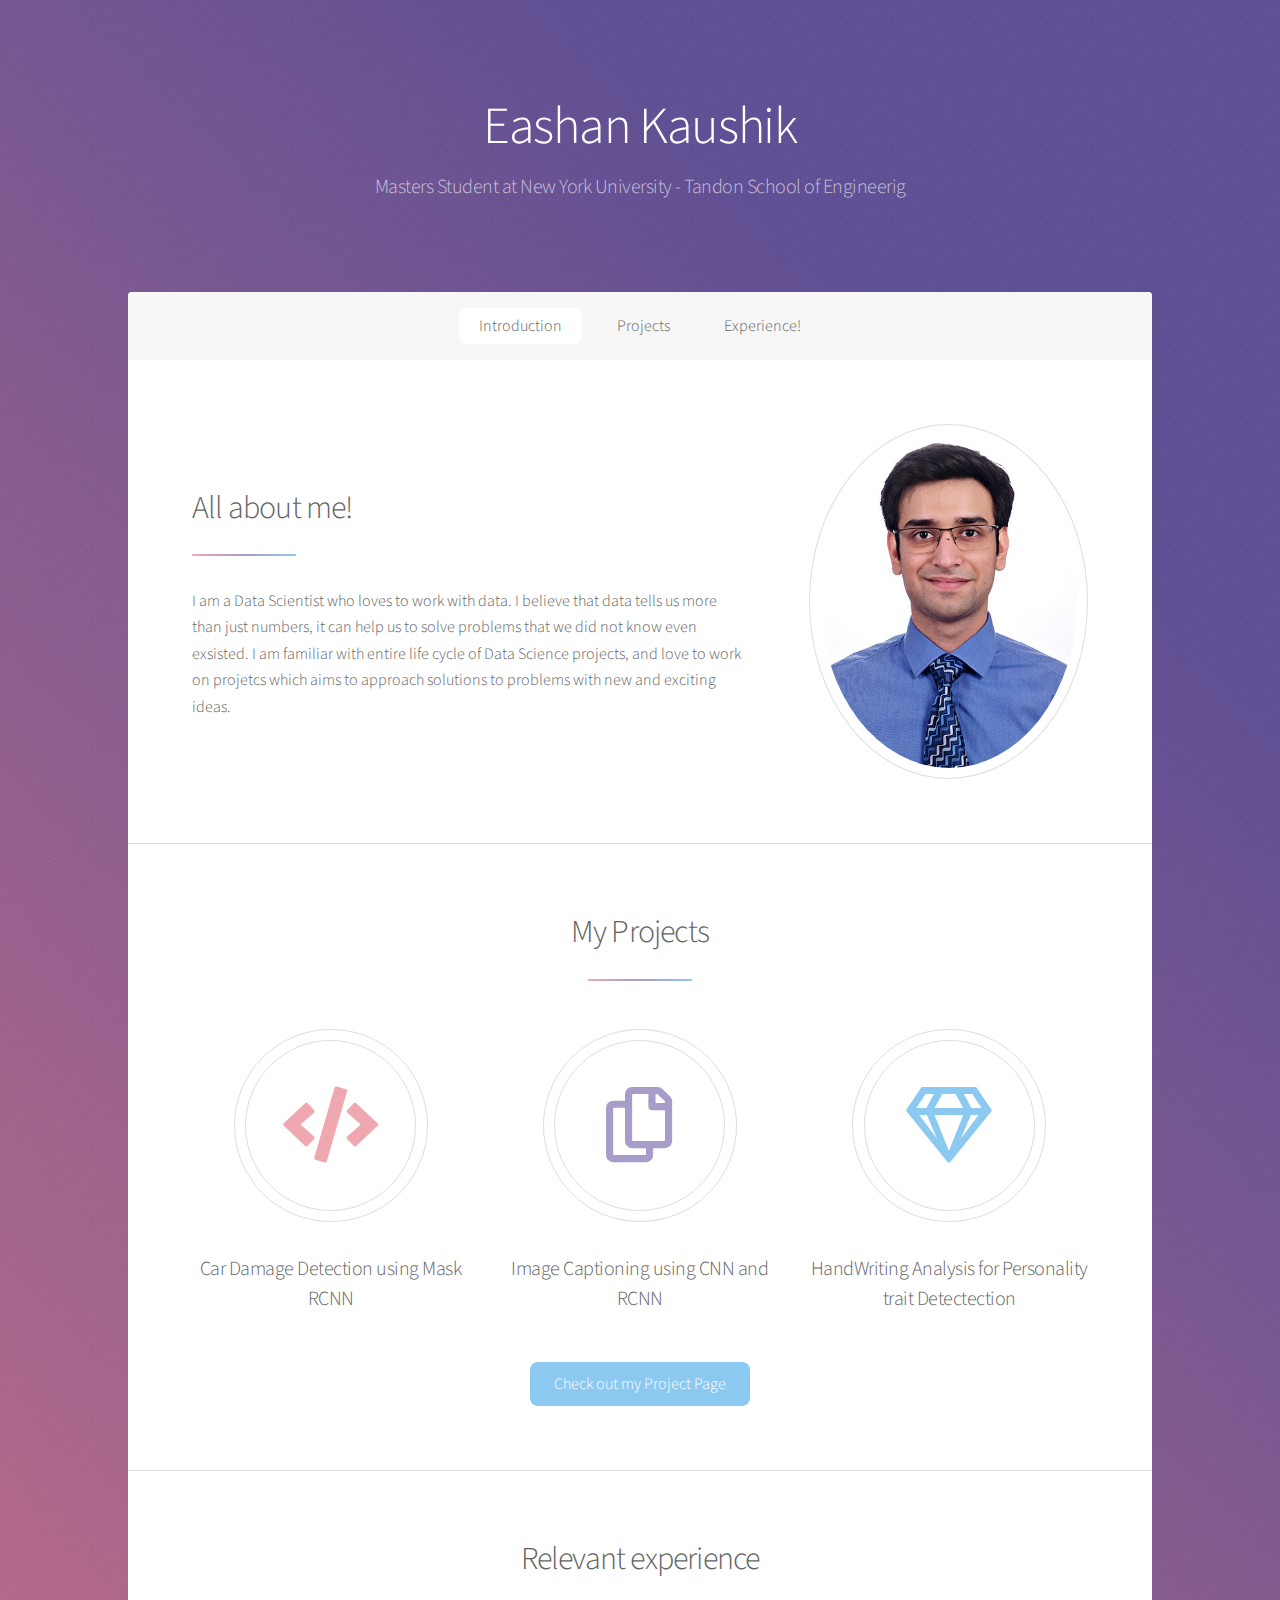
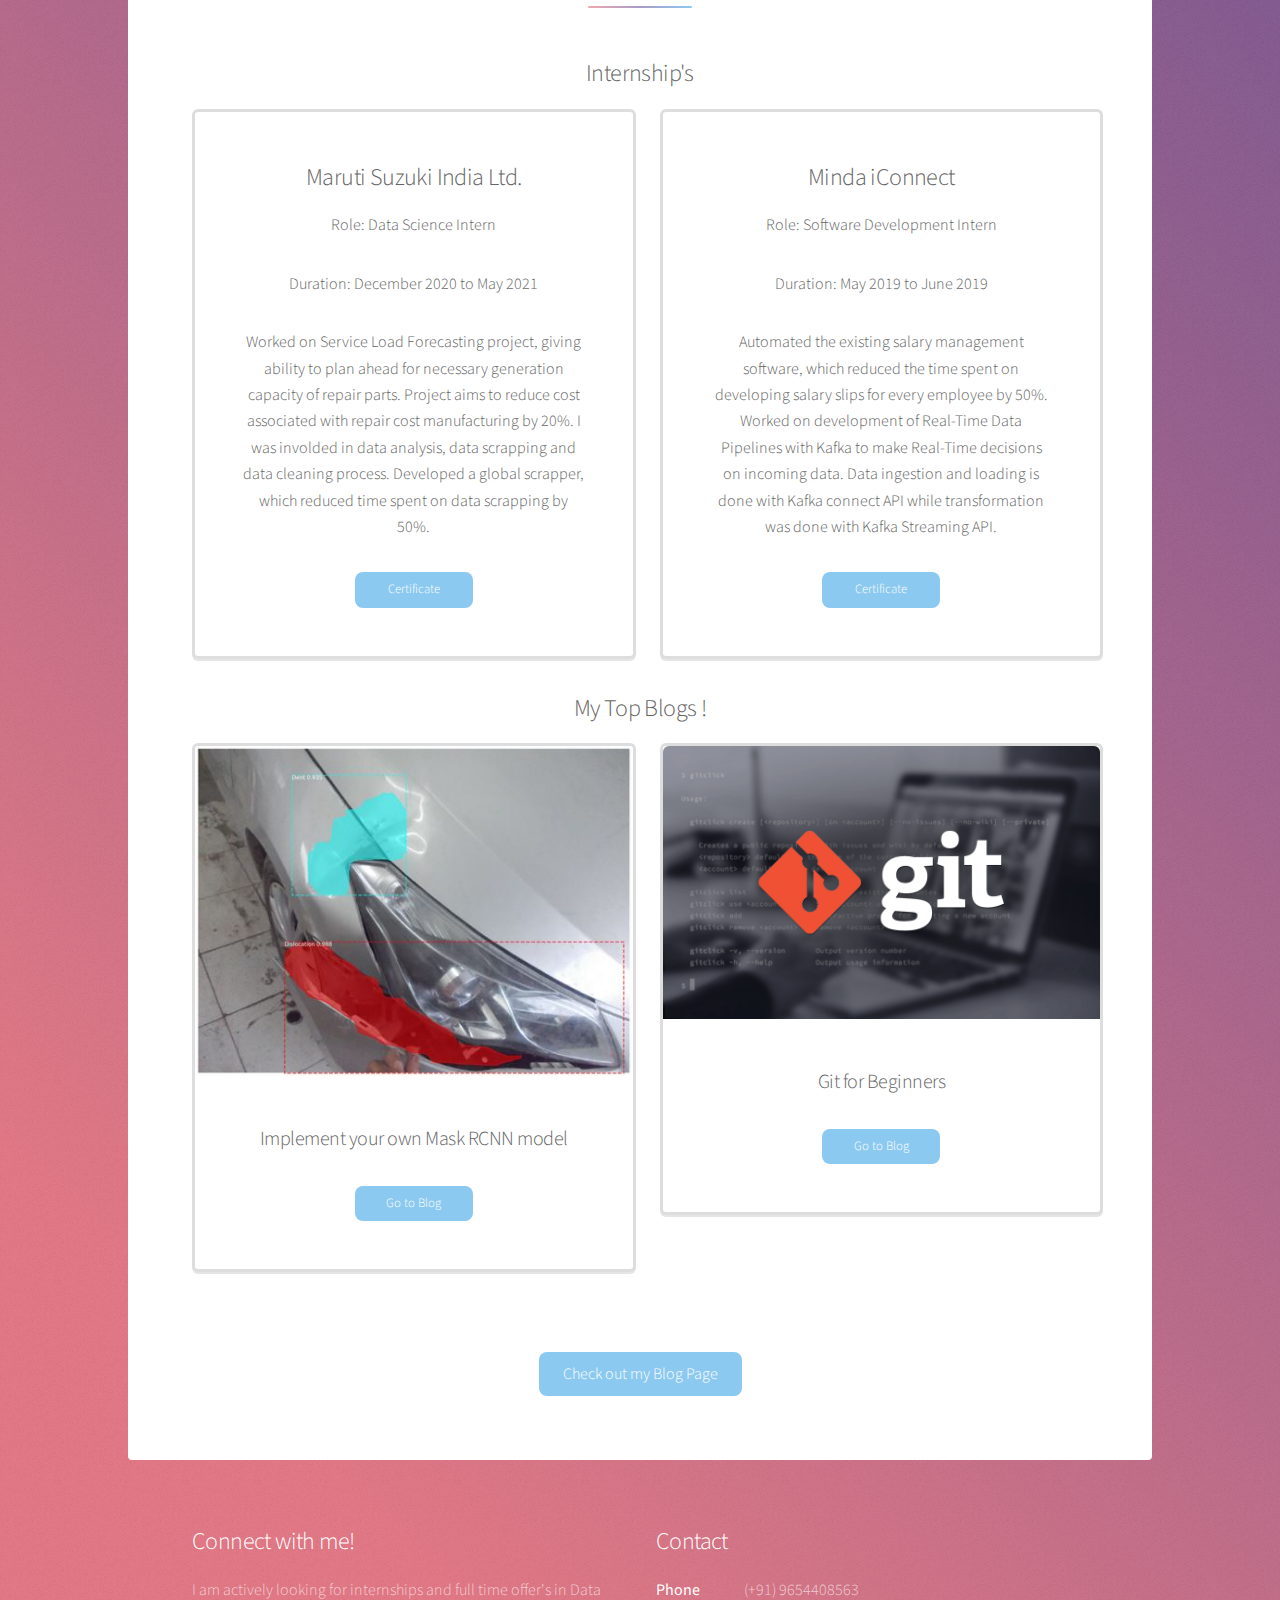
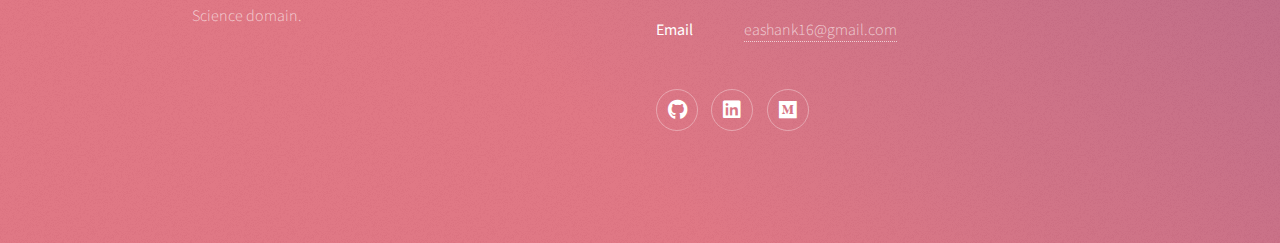
==== index.html @ aa97bd6b "website improved" ====
<!DOCTYPE HTML>

<html>
	<head>
		<title>Eashan Kaushik</title>
		<meta charset="utf-8" />
		<meta name="viewport" content="width=device-width, initial-scale=1, user-scalable=no" />
		<link rel="stylesheet" href="https://maxcdn.bootstrapcdn.com/bootstrap/3.2.0/css/bootstrap.min.css">
		<link rel="stylesheet" href="assets/css/main.css" />
		<noscript><link rel="stylesheet" href="assets/css/noscript.css" /></noscript>
	</head>
	<body class="is-preload">

		<!-- Wrapper -->
			<div id="wrapper">

				<!-- Header -->
					<header id="header" class="alt">
						<h1>Eashan Kaushik</h1>
						<p>Masters Student at New York University - Tandon School of Engineerig</p>
					</header>

				<!-- Nav -->
					<nav id="nav">
						<ul>
							<li><a href="#intro" class="active">Introduction</a></li>
							<li><a href="#first">Projects</a></li>
							<li><a href="#second">Experience!</a></li>
						</ul>
					</nav>

				<!-- Main -->
					<div id="main">

						<!-- Introduction -->
							<section id="intro" class="main">
								<div class="spotlight">
									<div class="content">
										<header class="major">
											<h2>All about me!</h2>
										</header>
										<p>I am a Data Scientist who loves to work with data.
										I believe that data tells us more than just numbers, it can help 
										us to solve problems that we did not know even exsisted.
										I am familiar with entire life cycle of Data Science projects,
										and love to work on projetcs which aims to approach solutions to 
										problems with new and exciting ideas.</p>
									</div>
									<span class="image"><img src="images/photo.jpg" alt="" /></span>
								</div>
							</section>

						<!-- First Section -->
							<section id="first" class="main special">
								<header class="major">
									<h2>My Projects</h2>
								</header>
								<ul class="features">
									<li>
										<span class="icon solid major style1 fa-code"></span>
										<h3>Car Damage Detection using Mask RCNN</h3>
									</li>
									<li>
										<span class="icon major style3 fa-copy"></span>
										<h3>Image Captioning using CNN and RCNN</h3>
									</li>
									<li>
										<span class="icon major style5 fa-gem"></span>
										<h3>HandWriting Analysis for Personality trait Detectection</h3>
									</li>
								</ul>
								<footer class="major">
									<ul class="actions special">
										<li><a href="projects.html" class="button primary">Check out my Project Page</a></li>
									</ul>
								</footer>
							</section>

						<!-- Second Section -->
							<section id="second" class="main special">
								<header class="major">
									<h2>Relevant experience</h2>
									<p></p>
								</header>
								<h2>Internship's</h2>
								<div class="row">
									<div class="col-6 col-12-narrower">

										<section class="box special">
											<span class="image featured"><img src="images/pic02.jpg" alt="" /></span>
											<h2>Maruti Suzuki India Ltd.</h2>
											<p>Role: Data Science Intern</p>
											<p>Duration: December 2020 to May 2021</p>
											<p>Worked on Service Load Forecasting project, giving ability to plan ahead for necessary generation capacity of repair parts.
											Project aims to reduce cost associated with repair cost manufacturing by 20%. 
											I was involded in data analysis, data scrapping and data cleaning process. Developed a global scrapper, which reduced time spent on data scrapping by 50%.</p>
											<ul class="actions special">
												<li><a href="" class="button primary small">Certificate</a></li>
											</ul>
										</section>

									</div>
									<div class="col-6 col-12-narrower">
										<section class="box special">
											<span class="image featured"><img src="images/pic03.jpg" alt="" /></span>
											<h2>Minda iConnect</h2>
											<p>Role: Software Development Intern</p>
											<p>Duration: May 2019 to June 2019</p>
											<p>Automated the existing salary management software, which reduced the time spent on developing salary slips
											for every employee by 50%.
											Worked on development of Real-Time Data Pipelines with Kafka to make Real-Time decisions on incoming data.
											Data ingestion and loading is done with Kafka connect API while transformation was done with Kafka Streaming API.</p>
											<ul class="actions special">
												<li><a href="https://drive.google.com/file/d/1VsGhsOlCoaT9vP8ZD5MvcnOzcS4wqCUk/view?usp=sharing" class="button primary small">Certificate</a></li>
											</ul>
										</section>
									</div>
								</div>
								<h2>My Top Blogs !</h2>
								<div class="row">
									<div class="col-6 col-12-narrower">
										<section class="box special">
											<span class="image featured"><img src="images/blog1.JPG" alt="" /></span>
											<h3>Implement your own Mask RCNN model</h3>
											<p></p>
											<ul class="actions special">
												<li><a href="https://eashank16.medium.com/implement-your-own-mask-rcnn-model-65c994a0175d" class="button primary small">Go to Blog</a></li>
											</ul>
										</section>
									</div>
									<div class="col-6 col-12-narrower">
										<section class="box special">
											<span class="image featured"><img src="images/git-1.png" alt="" /></span>
											<h3>Git for Beginners</h3>
											<p></p>
											<ul class="actions special">
												<li><a href="https://eashank16.medium.com/git-for-beginners-b3020ceb6d95" class="button primary small">Go to Blog</a></li>
											</ul>
										</section>
									</div>
								</div>
								<footer class="major">
									<ul class="actions special">
										<li><a href="https://eashank16.medium.com/" class="button primary">Check out my Blog Page</a></li>
									</ul>
								</footer>
							</section>
					</div>

				<!-- Footer -->
					<footer id="footer">
						<section>
							<h2>Connect with me!</h2>
							<p>I am actively looking for internships and full time offer's in Data Science domain.</p>
						</section>
						<section>
							<h2>Contact</h2>
							<dl class="alt">
								<dt>Phone</dt>
								<dd>(+91) 9654408563</dd>
								<dt>Email</dt>
								<dd><a href="#">eashank16@gmail.com</a></dd>
							</dl>
							<ul class="icons">
								<li><a href="https://github.com/EashanKaushik" class="icon brands fa-github alt"><span class="label">GitHub</span></a></li>
								<li><a href="https://www.linkedin.com/in/eashan-kaushik-7b4454168/" class="icon brands fa-linkedin alt"><span class="label">LinkedIn</span></a></li>
								<li><a href="https://eashank16.medium.com/" class="icon brands fa-medium alt"><span class="label">Medium</span></a></li>
							</ul>
						</section>
					</footer>

			</div>

		<!-- Scripts -->
			<script src="assets/js/jquery.min.js"></script>
			<script src="assets/js/jquery.scrollex.min.js"></script>
			<script src="assets/js/jquery.scrolly.min.js"></script>
			<script src="assets/js/browser.min.js"></script>
			<script src="assets/js/breakpoints.min.js"></script>
			<script src="assets/js/util.js"></script>
			<script src="assets/js/main.js"></script>

	</body>
</html>
---- assets/css/main.css ----
@import url(fontawesome-all.min.css);
@import 'https://fonts.googleapis.com/css?family=Source+Sans+Pro:300,400';

/*
	Stellar by HTML5 UP
	html5up.net | @ajlkn
	Free for personal and commercial use under the CCA 3.0 license (html5up.net/license)
*/

html, body, div, span, applet, object,
iframe, h1, h2, h3, h4, h5, h6, p, blockquote,
pre, a, abbr, acronym, address, big, cite,
code, del, dfn, em, img, ins, kbd, q, s, samp,
small, strike, strong, sub, sup, tt, var, b,
u, i, center, dl, dt, dd, ol, ul, li, fieldset,
form, label, legend, table, caption, tbody,
tfoot, thead, tr, th, td, article, aside,
canvas, details, embed, figure, figcaption,
footer, header, hgroup, menu, nav, output, ruby,
section, summary, time, mark, audio, video {
	margin: 0;
	padding: 0;
	border: 0;
	font-size: 100%;
	font: inherit;
	vertical-align: baseline;}

article, aside, details, figcaption, figure,
footer, header, hgroup, menu, nav, section {
	display: block;}

body {
	line-height: 1;
}

ol, ul {
	list-style: none;
}

blockquote, q {
	quotes: none;
}

	blockquote:before, blockquote:after, q:before, q:after {
		content: '';
		content: none;
	}

table {
	border-collapse: collapse;
	border-spacing: 0;
}

body {
	-webkit-text-size-adjust: none;
}

mark {
	background-color: transparent;
	color: inherit;
}

input::-moz-focus-inner {
	border: 0;
	padding: 0;
}

input, select, textarea {
	-moz-appearance: none;
	-webkit-appearance: none;
	-ms-appearance: none;
	appearance: none;
}

/* Basic */

	@-ms-viewport {
		width: device-width;
	}

	body {
		-ms-overflow-style: scrollbar;
	}

	@media screen and (max-width: 480px) {

		html, body {
			min-width: 320px;
		}

	}

	html {
		box-sizing: border-box;
	}

	*, *:before, *:after {
		box-sizing: inherit;
	}

	body {
		background-color: #935d8c;
		background-image: url("images/overlay.png"), -moz-linear-gradient(45deg, #e37682 15%, #5f4d93 85%);
		background-image: url("images/overlay.png"), -webkit-linear-gradient(45deg, #e37682 15%, #5f4d93 85%);
		background-image: url("images/overlay.png"), -ms-linear-gradient(45deg, #e37682 15%, #5f4d93 85%);
		background-image: url("images/overlay.png"), linear-gradient(45deg, #e37682 15%, #5f4d93 85%);
	}

		body.is-preload *, body.is-preload *:before, body.is-preload *:after {
			-moz-animation: none !important;
			-webkit-animation: none !important;
			-ms-animation: none !important;
			animation: none !important;
			-moz-transition: none !important;
			-webkit-transition: none !important;
			-ms-transition: none !important;
			transition: none !important;
		}

/* Type */

	body {
		background-color: #935d8c;
		color: rgba(255, 255, 255, 0.65);
	}

	body, input, select, textarea {
		font-family: "Source Sans Pro", Helvetica, sans-serif;
		font-size: 17pt;
		font-weight: 300;
		line-height: 1.65;
	}

		@media screen and (max-width: 1680px) {

			body, input, select, textarea {
				font-size: 14pt;
			}

		}

		@media screen and (max-width: 1280px) {

			body, input, select, textarea {
				font-size: 12pt;
			}

		}

		@media screen and (max-width: 360px) {

			body, input, select, textarea {
				font-size: 11pt;
			}

		}

	a {
		-moz-transition: color 0.2s ease, border-bottom 0.2s ease;
		-webkit-transition: color 0.2s ease, border-bottom 0.2s ease;
		-ms-transition: color 0.2s ease, border-bottom 0.2s ease;
		transition: color 0.2s ease, border-bottom 0.2s ease;
		text-decoration: none;
		border-bottom: dotted 1px;
		color: inherit;
	}

		a:hover {
			border-bottom-color: transparent;
		}

	strong, b {
		font-weight: 400;
	}

	em, i {
		font-style: italic;
	}

	p {
		margin: 0 0 2em 0;
	}

		p.content {
			-moz-columns: 20em 2;
			-webkit-columns: 20em 2;
			-ms-columns: 20em 2;
			columns: 20em 2;
			-moz-column-gap: 2em;
			-webkit-column-gap: 2em;
			-ms-column-gap: 2em;
			column-gap: 2em;
			text-align: justify;
		}

	h1, h2, h3, h4, h5, h6 {
		font-weight: 300;
		line-height: 1.5;
		margin: 0 0 0.7em 0;
		letter-spacing: -0.025em;
	}

		h1 a, h2 a, h3 a, h4 a, h5 a, h6 a {
			color: inherit;
			text-decoration: none;
		}

	h1 {
		font-size: 2.5em;
		line-height: 1.2;
	}

	h2 {
		font-size: 1.5em;
	}

	h3 {
		font-size: 1.25em;
	}

	h4 {
		font-size: 1.1em;
	}

	h5 {
		font-size: 0.9em;
	}

	h6 {
		font-size: 0.7em;
	}

	@media screen and (max-width: 736px) {

		h1 {
			font-size: 2em;
		}

	}

	sub {
		font-size: 0.8em;
		position: relative;
		top: 0.5em;
	}

	sup {
		font-size: 0.8em;
		position: relative;
		top: -0.5em;
	}

	blockquote {
		border-left: solid 4px;
		font-style: italic;
		margin: 0 0 2em 0;
		padding: 0.5em 0 0.5em 2em;
	}

	code {
		border-radius: 8px;
		border: solid 1px;
		font-family: "Courier New", monospace;
		font-size: 0.9em;
		margin: 0 0.25em;
		padding: 0.25em 0.65em;
	}

	pre {
		-webkit-overflow-scrolling: touch;
		font-family: "Courier New", monospace;
		font-size: 0.9em;
		margin: 0 0 2em 0;
	}

		pre code {
			display: block;
			line-height: 1.75;
			padding: 1em 1.5em;
			overflow-x: auto;
		}

	hr {
		border: 0;
		border-bottom: solid 1px;
		margin: 2em 0;
	}

		hr.major {
			margin: 3em 0;
		}

	.align-left {
		text-align: left;
	}

	.align-center {
		text-align: center;
	}

	.align-right {
		text-align: right;
	}

	input, select, textarea {
		color: #ffffff;
	}

	a:hover {
		color: #ffffff;
	}

	strong, b {
		color: #ffffff;
	}

	h1, h2, h3, h4, h5, h6 {
		color: #ffffff;
	}

	blockquote {
		border-left-color: rgba(255, 255, 255, 0.35);
	}

	code {
		background: rgba(255, 255, 255, 0.075);
		border-color: rgba(255, 255, 255, 0.35);
	}

	hr {
		border-bottom-color: rgba(255, 255, 255, 0.35);
	}

/* Row */

	.row {
		display: flex;
		flex-wrap: wrap;
		box-sizing: border-box;
		align-items: stretch;
	}

		.row > * {
			box-sizing: border-box;
		}

		.row.gtr-uniform > * > :last-child {
			margin-bottom: 0;
		}

		.row.aln-left {
			justify-content: flex-start;
		}

		.row.aln-center {
			justify-content: center;
		}

		.row.aln-right {
			justify-content: flex-end;
		}

		.row.aln-top {
			align-items: flex-start;
		}

		.row.aln-middle {
			align-items: center;
		}

		.row.aln-bottom {
			align-items: flex-end;
		}

		.row > .imp {
			order: -1;
		}

		.row > .col-1 {
			width: 8.33333%;
		}

		.row > .off-1 {
			margin-left: 8.33333%;
		}

		.row > .col-2 {
			width: 16.66667%;
		}

		.row > .off-2 {
			margin-left: 16.66667%;
		}

		.row > .col-3 {
			width: 25%;
		}

		.row > .off-3 {
			margin-left: 25%;
		}

		.row > .col-4 {
			width: 33.33333%;
		}

		.row > .off-4 {
			margin-left: 33.33333%;
		}

		.row > .col-5 {
			width: 41.66667%;
		}

		.row > .off-5 {
			margin-left: 41.66667%;
		}

		.row > .col-6 {
			width: 50%;
		}

		.row > .off-6 {
			margin-left: 50%;
		}

		.row > .col-7 {
			width: 58.33333%;
		}

		.row > .off-7 {
			margin-left: 58.33333%;
		}

		.row > .col-8 {
			width: 66.66667%;
		}

		.row > .off-8 {
			margin-left: 66.66667%;
		}

		.row > .col-9 {
			width: 75%;
		}

		.row > .off-9 {
			margin-left: 75%;
		}

		.row > .col-10 {
			width: 83.33333%;
		}

		.row > .off-10 {
			margin-left: 83.33333%;
		}

		.row > .col-11 {
			width: 91.66667%;
		}

		.row > .off-11 {
			margin-left: 91.66667%;
		}

		.row > .col-12 {
			width: 100%;
		}

		.row > .off-12 {
			margin-left: 100%;
		}

		.row.gtr-0 {
			margin-top: 0;
			margin-left: 0em;
		}

			.row.gtr-0 > * {
				padding: 0 0 0 0em;
			}

			.row.gtr-0.gtr-uniform {
				margin-top: 0em;
			}

				.row.gtr-0.gtr-uniform > * {
					padding-top: 0em;
				}

		.row.gtr-25 {
			margin-top: 0;
			margin-left: -0.375em;
		}

			.row.gtr-25 > * {
				padding: 0 0 0 0.375em;
			}

			.row.gtr-25.gtr-uniform {
				margin-top: -0.375em;
			}

				.row.gtr-25.gtr-uniform > * {
					padding-top: 0.375em;
				}

		.row.gtr-50 {
			margin-top: 0;
			margin-left: -0.75em;
		}

			.row.gtr-50 > * {
				padding: 0 0 0 0.75em;
			}

			.row.gtr-50.gtr-uniform {
				margin-top: -0.75em;
			}

				.row.gtr-50.gtr-uniform > * {
					padding-top: 0.75em;
				}

		.row {
			margin-top: 0;
			margin-left: -1.5em;
		}

			.row > * {
				padding: 0 0 0 1.5em;
			}

			.row.gtr-uniform {
				margin-top: -1.5em;
			}

				.row.gtr-uniform > * {
					padding-top: 1.5em;
				}

		.row.gtr-150 {
			margin-top: 0;
			margin-left: -2.25em;
		}

			.row.gtr-150 > * {
				padding: 0 0 0 2.25em;
			}

			.row.gtr-150.gtr-uniform {
				margin-top: -2.25em;
			}

				.row.gtr-150.gtr-uniform > * {
					padding-top: 2.25em;
				}

		.row.gtr-200 {
			margin-top: 0;
			margin-left: -3em;
		}

			.row.gtr-200 > * {
				padding: 0 0 0 3em;
			}

			.row.gtr-200.gtr-uniform {
				margin-top: -3em;
			}

				.row.gtr-200.gtr-uniform > * {
					padding-top: 3em;
				}

		@media screen and (max-width: 1680px) {

			.row {
				display: flex;
				flex-wrap: wrap;
				box-sizing: border-box;
				align-items: stretch;
			}

				.row > * {
					box-sizing: border-box;
				}

				.row.gtr-uniform > * > :last-child {
					margin-bottom: 0;
				}

				.row.aln-left {
					justify-content: flex-start;
				}

				.row.aln-center {
					justify-content: center;
				}

				.row.aln-right {
					justify-content: flex-end;
				}

				.row.aln-top {
					align-items: flex-start;
				}

				.row.aln-middle {
					align-items: center;
				}

				.row.aln-bottom {
					align-items: flex-end;
				}

				.row > .imp-xlarge {
					order: -1;
				}

				.row > .col-1-xlarge {
					width: 8.33333%;
				}

				.row > .off-1-xlarge {
					margin-left: 8.33333%;
				}

				.row > .col-2-xlarge {
					width: 16.66667%;
				}

				.row > .off-2-xlarge {
					margin-left: 16.66667%;
				}

				.row > .col-3-xlarge {
					width: 25%;
				}

				.row > .off-3-xlarge {
					margin-left: 25%;
				}

				.row > .col-4-xlarge {
					width: 33.33333%;
				}

				.row > .off-4-xlarge {
					margin-left: 33.33333%;
				}

				.row > .col-5-xlarge {
					width: 41.66667%;
				}

				.row > .off-5-xlarge {
					margin-left: 41.66667%;
				}

				.row > .col-6-xlarge {
					width: 50%;
				}

				.row > .off-6-xlarge {
					margin-left: 50%;
				}

				.row > .col-7-xlarge {
					width: 58.33333%;
				}

				.row > .off-7-xlarge {
					margin-left: 58.33333%;
				}

				.row > .col-8-xlarge {
					width: 66.66667%;
				}

				.row > .off-8-xlarge {
					margin-left: 66.66667%;
				}

				.row > .col-9-xlarge {
					width: 75%;
				}

				.row > .off-9-xlarge {
					margin-left: 75%;
				}

				.row > .col-10-xlarge {
					width: 83.33333%;
				}

				.row > .off-10-xlarge {
					margin-left: 83.33333%;
				}

				.row > .col-11-xlarge {
					width: 91.66667%;
				}

				.row > .off-11-xlarge {
					margin-left: 91.66667%;
				}

				.row > .col-12-xlarge {
					width: 100%;
				}

				.row > .off-12-xlarge {
					margin-left: 100%;
				}

				.row.gtr-0 {
					margin-top: 0;
					margin-left: 0em;
				}

					.row.gtr-0 > * {
						padding: 0 0 0 0em;
					}

					.row.gtr-0.gtr-uniform {
						margin-top: 0em;
					}

						.row.gtr-0.gtr-uniform > * {
							padding-top: 0em;
						}

				.row.gtr-25 {
					margin-top: 0;
					margin-left: -0.375em;
				}

					.row.gtr-25 > * {
						padding: 0 0 0 0.375em;
					}

					.row.gtr-25.gtr-uniform {
						margin-top: -0.375em;
					}

						.row.gtr-25.gtr-uniform > * {
							padding-top: 0.375em;
						}

				.row.gtr-50 {
					margin-top: 0;
					margin-left: -0.75em;
				}

					.row.gtr-50 > * {
						padding: 0 0 0 0.75em;
					}

					.row.gtr-50.gtr-uniform {
						margin-top: -0.75em;
					}

						.row.gtr-50.gtr-uniform > * {
							padding-top: 0.75em;
						}

				.row {
					margin-top: 0;
					margin-left: -1.5em;
				}

					.row > * {
						padding: 0 0 0 1.5em;
					}

					.row.gtr-uniform {
						margin-top: -1.5em;
					}

						.row.gtr-uniform > * {
							padding-top: 1.5em;
						}

				.row.gtr-150 {
					margin-top: 0;
					margin-left: -2.25em;
				}

					.row.gtr-150 > * {
						padding: 0 0 0 2.25em;
					}

					.row.gtr-150.gtr-uniform {
						margin-top: -2.25em;
					}

						.row.gtr-150.gtr-uniform > * {
							padding-top: 2.25em;
						}

				.row.gtr-200 {
					margin-top: 0;
					margin-left: -3em;
				}

					.row.gtr-200 > * {
						padding: 0 0 0 3em;
					}

					.row.gtr-200.gtr-uniform {
						margin-top: -3em;
					}

						.row.gtr-200.gtr-uniform > * {
							padding-top: 3em;
						}

		}

		@media screen and (max-width: 1280px) {

			.row {
				display: flex;
				flex-wrap: wrap;
				box-sizing: border-box;
				align-items: stretch;
			}

				.row > * {
					box-sizing: border-box;
				}

				.row.gtr-uniform > * > :last-child {
					margin-bottom: 0;
				}

				.row.aln-left {
					justify-content: flex-start;
				}

				.row.aln-center {
					justify-content: center;
				}

				.row.aln-right {
					justify-content: flex-end;
				}

				.row.aln-top {
					align-items: flex-start;
				}

				.row.aln-middle {
					align-items: center;
				}

				.row.aln-bottom {
					align-items: flex-end;
				}

				.row > .imp-large {
					order: -1;
				}

				.row > .col-1-large {
					width: 8.33333%;
				}

				.row > .off-1-large {
					margin-left: 8.33333%;
				}

				.row > .col-2-large {
					width: 16.66667%;
				}

				.row > .off-2-large {
					margin-left: 16.66667%;
				}

				.row > .col-3-large {
					width: 25%;
				}

				.row > .off-3-large {
					margin-left: 25%;
				}

				.row > .col-4-large {
					width: 33.33333%;
				}

				.row > .off-4-large {
					margin-left: 33.33333%;
				}

				.row > .col-5-large {
					width: 41.66667%;
				}

				.row > .off-5-large {
					margin-left: 41.66667%;
				}

				.row > .col-6-large {
					width: 50%;
				}

				.row > .off-6-large {
					margin-left: 50%;
				}

				.row > .col-7-large {
					width: 58.33333%;
				}

				.row > .off-7-large {
					margin-left: 58.33333%;
				}

				.row > .col-8-large {
					width: 66.66667%;
				}

				.row > .off-8-large {
					margin-left: 66.66667%;
				}

				.row > .col-9-large {
					width: 75%;
				}

				.row > .off-9-large {
					margin-left: 75%;
				}

				.row > .col-10-large {
					width: 83.33333%;
				}

				.row > .off-10-large {
					margin-left: 83.33333%;
				}

				.row > .col-11-large {
					width: 91.66667%;
				}

				.row > .off-11-large {
					margin-left: 91.66667%;
				}

				.row > .col-12-large {
					width: 100%;
				}

				.row > .off-12-large {
					margin-left: 100%;
				}

				.row.gtr-0 {
					margin-top: 0;
					margin-left: 0em;
				}

					.row.gtr-0 > * {
						padding: 0 0 0 0em;
					}

					.row.gtr-0.gtr-uniform {
						margin-top: 0em;
					}

						.row.gtr-0.gtr-uniform > * {
							padding-top: 0em;
						}

				.row.gtr-25 {
					margin-top: 0;
					margin-left: -0.375em;
				}

					.row.gtr-25 > * {
						padding: 0 0 0 0.375em;
					}

					.row.gtr-25.gtr-uniform {
						margin-top: -0.375em;
					}

						.row.gtr-25.gtr-uniform > * {
							padding-top: 0.375em;
						}

				.row.gtr-50 {
					margin-top: 0;
					margin-left: -0.75em;
				}

					.row.gtr-50 > * {
						padding: 0 0 0 0.75em;
					}

					.row.gtr-50.gtr-uniform {
						margin-top: -0.75em;
					}

						.row.gtr-50.gtr-uniform > * {
							padding-top: 0.75em;
						}

				.row {
					margin-top: 0;
					margin-left: -1.5em;
				}

					.row > * {
						padding: 0 0 0 1.5em;
					}

					.row.gtr-uniform {
						margin-top: -1.5em;
					}

						.row.gtr-uniform > * {
							padding-top: 1.5em;
						}

				.row.gtr-150 {
					margin-top: 0;
					margin-left: -2.25em;
				}

					.row.gtr-150 > * {
						padding: 0 0 0 2.25em;
					}

					.row.gtr-150.gtr-uniform {
						margin-top: -2.25em;
					}

						.row.gtr-150.gtr-uniform > * {
							padding-top: 2.25em;
						}

				.row.gtr-200 {
					margin-top: 0;
					margin-left: -3em;
				}

					.row.gtr-200 > * {
						padding: 0 0 0 3em;
					}

					.row.gtr-200.gtr-uniform {
						margin-top: -3em;
					}

						.row.gtr-200.gtr-uniform > * {
							padding-top: 3em;
						}

		}

		@media screen and (max-width: 980px) {

			.row {
				display: flex;
				flex-wrap: wrap;
				box-sizing: border-box;
				align-items: stretch;
			}

				.row > * {
					box-sizing: border-box;
				}

				.row.gtr-uniform > * > :last-child {
					margin-bottom: 0;
				}

				.row.aln-left {
					justify-content: flex-start;
				}

				.row.aln-center {
					justify-content: center;
				}

				.row.aln-right {
					justify-content: flex-end;
				}

				.row.aln-top {
					align-items: flex-start;
				}

				.row.aln-middle {
					align-items: center;
				}

				.row.aln-bottom {
					align-items: flex-end;
				}

				.row > .imp-medium {
					order: -1;
				}

				.row > .col-1-medium {
					width: 8.33333%;
				}

				.row > .off-1-medium {
					margin-left: 8.33333%;
				}

				.row > .col-2-medium {
					width: 16.66667%;
				}

				.row > .off-2-medium {
					margin-left: 16.66667%;
				}

				.row > .col-3-medium {
					width: 25%;
				}

				.row > .off-3-medium {
					margin-left: 25%;
				}

				.row > .col-4-medium {
					width: 33.33333%;
				}

				.row > .off-4-medium {
					margin-left: 33.33333%;
				}

				.row > .col-5-medium {
					width: 41.66667%;
				}

				.row > .off-5-medium {
					margin-left: 41.66667%;
				}

				.row > .col-6-medium {
					width: 50%;
				}

				.row > .off-6-medium {
					margin-left: 50%;
				}

				.row > .col-7-medium {
					width: 58.33333%;
				}

				.row > .off-7-medium {
					margin-left: 58.33333%;
				}

				.row > .col-8-medium {
					width: 66.66667%;
				}

				.row > .off-8-medium {
					margin-left: 66.66667%;
				}

				.row > .col-9-medium {
					width: 75%;
				}

				.row > .off-9-medium {
					margin-left: 75%;
				}

				.row > .col-10-medium {
					width: 83.33333%;
				}

				.row > .off-10-medium {
					margin-left: 83.33333%;
				}

				.row > .col-11-medium {
					width: 91.66667%;
				}

				.row > .off-11-medium {
					margin-left: 91.66667%;
				}

				.row > .col-12-medium {
					width: 100%;
				}

				.row > .off-12-medium {
					margin-left: 100%;
				}

				.row.gtr-0 {
					margin-top: 0;
					margin-left: 0em;
				}

					.row.gtr-0 > * {
						padding: 0 0 0 0em;
					}

					.row.gtr-0.gtr-uniform {
						margin-top: 0em;
					}

						.row.gtr-0.gtr-uniform > * {
							padding-top: 0em;
						}

				.row.gtr-25 {
					margin-top: 0;
					margin-left: -0.375em;
				}

					.row.gtr-25 > * {
						padding: 0 0 0 0.375em;
					}

					.row.gtr-25.gtr-uniform {
						margin-top: -0.375em;
					}

						.row.gtr-25.gtr-uniform > * {
							padding-top: 0.375em;
						}

				.row.gtr-50 {
					margin-top: 0;
					margin-left: -0.75em;
				}

					.row.gtr-50 > * {
						padding: 0 0 0 0.75em;
					}

					.row.gtr-50.gtr-uniform {
						margin-top: -0.75em;
					}

						.row.gtr-50.gtr-uniform > * {
							padding-top: 0.75em;
						}

				.row {
					margin-top: 0;
					margin-left: -1.5em;
				}

					.row > * {
						padding: 0 0 0 1.5em;
					}

					.row.gtr-uniform {
						margin-top: -1.5em;
					}

						.row.gtr-uniform > * {
							padding-top: 1.5em;
						}

				.row.gtr-150 {
					margin-top: 0;
					margin-left: -2.25em;
				}

					.row.gtr-150 > * {
						padding: 0 0 0 2.25em;
					}

					.row.gtr-150.gtr-uniform {
						margin-top: -2.25em;
					}

						.row.gtr-150.gtr-uniform > * {
							padding-top: 2.25em;
						}

				.row.gtr-200 {
					margin-top: 0;
					margin-left: -3em;
				}

					.row.gtr-200 > * {
						padding: 0 0 0 3em;
					}

					.row.gtr-200.gtr-uniform {
						margin-top: -3em;
					}

						.row.gtr-200.gtr-uniform > * {
							padding-top: 3em;
						}

		}

		@media screen and (max-width: 736px) {

			.row {
				display: flex;
				flex-wrap: wrap;
				box-sizing: border-box;
				align-items: stretch;
			}

				.row > * {
					box-sizing: border-box;
				}

				.row.gtr-uniform > * > :last-child {
					margin-bottom: 0;
				}

				.row.aln-left {
					justify-content: flex-start;
				}

				.row.aln-center {
					justify-content: center;
				}

				.row.aln-right {
					justify-content: flex-end;
				}

				.row.aln-top {
					align-items: flex-start;
				}

				.row.aln-middle {
					align-items: center;
				}

				.row.aln-bottom {
					align-items: flex-end;
				}

				.row > .imp-small {
					order: -1;
				}

				.row > .col-1-small {
					width: 8.33333%;
				}

				.row > .off-1-small {
					margin-left: 8.33333%;
				}

				.row > .col-2-small {
					width: 16.66667%;
				}

				.row > .off-2-small {
					margin-left: 16.66667%;
				}

				.row > .col-3-small {
					width: 25%;
				}

				.row > .off-3-small {
					margin-left: 25%;
				}

				.row > .col-4-small {
					width: 33.33333%;
				}

				.row > .off-4-small {
					margin-left: 33.33333%;
				}

				.row > .col-5-small {
					width: 41.66667%;
				}

				.row > .off-5-small {
					margin-left: 41.66667%;
				}

				.row > .col-6-small {
					width: 50%;
				}

				.row > .off-6-small {
					margin-left: 50%;
				}

				.row > .col-7-small {
					width: 58.33333%;
				}

				.row > .off-7-small {
					margin-left: 58.33333%;
				}

				.row > .col-8-small {
					width: 66.66667%;
				}

				.row > .off-8-small {
					margin-left: 66.66667%;
				}

				.row > .col-9-small {
					width: 75%;
				}

				.row > .off-9-small {
					margin-left: 75%;
				}

				.row > .col-10-small {
					width: 83.33333%;
				}

				.row > .off-10-small {
					margin-left: 83.33333%;
				}

				.row > .col-11-small {
					width: 91.66667%;
				}

				.row > .off-11-small {
					margin-left: 91.66667%;
				}

				.row > .col-12-small {
					width: 100%;
				}

				.row > .off-12-small {
					margin-left: 100%;
				}

				.row.gtr-0 {
					margin-top: 0;
					margin-left: 0em;
				}

					.row.gtr-0 > * {
						padding: 0 0 0 0em;
					}

					.row.gtr-0.gtr-uniform {
						margin-top: 0em;
					}

						.row.gtr-0.gtr-uniform > * {
							padding-top: 0em;
						}

				.row.gtr-25 {
					margin-top: 0;
					margin-left: -0.25em;
				}

					.row.gtr-25 > * {
						padding: 0 0 0 0.25em;
					}

					.row.gtr-25.gtr-uniform {
						margin-top: -0.25em;
					}

						.row.gtr-25.gtr-uniform > * {
							padding-top: 0.25em;
						}

				.row.gtr-50 {
					margin-top: 0;
					margin-left: -0.5em;
				}

					.row.gtr-50 > * {
						padding: 0 0 0 0.5em;
					}

					.row.gtr-50.gtr-uniform {
						margin-top: -0.5em;
					}

						.row.gtr-50.gtr-uniform > * {
							padding-top: 0.5em;
						}

				.row {
					margin-top: 0;
					margin-left: -1em;
				}

					.row > * {
						padding: 0 0 0 1em;
					}

					.row.gtr-uniform {
						margin-top: -1em;
					}

						.row.gtr-uniform > * {
							padding-top: 1em;
						}

				.row.gtr-150 {
					margin-top: 0;
					margin-left: -1.5em;
				}

					.row.gtr-150 > * {
						padding: 0 0 0 1.5em;
					}

					.row.gtr-150.gtr-uniform {
						margin-top: -1.5em;
					}

						.row.gtr-150.gtr-uniform > * {
							padding-top: 1.5em;
						}

				.row.gtr-200 {
					margin-top: 0;
					margin-left: -2em;
				}

					.row.gtr-200 > * {
						padding: 0 0 0 2em;
					}

					.row.gtr-200.gtr-uniform {
						margin-top: -2em;
					}

						.row.gtr-200.gtr-uniform > * {
							padding-top: 2em;
						}

		}

		@media screen and (max-width: 480px) {

			.row {
				display: flex;
				flex-wrap: wrap;
				box-sizing: border-box;
				align-items: stretch;
			}

				.row > * {
					box-sizing: border-box;
				}

				.row.gtr-uniform > * > :last-child {
					margin-bottom: 0;
				}

				.row.aln-left {
					justify-content: flex-start;
				}

				.row.aln-center {
					justify-content: center;
				}

				.row.aln-right {
					justify-content: flex-end;
				}

				.row.aln-top {
					align-items: flex-start;
				}

				.row.aln-middle {
					align-items: center;
				}

				.row.aln-bottom {
					align-items: flex-end;
				}

				.row > .imp-xsmall {
					order: -1;
				}

				.row > .col-1-xsmall {
					width: 8.33333%;
				}

				.row > .off-1-xsmall {
					margin-left: 8.33333%;
				}

				.row > .col-2-xsmall {
					width: 16.66667%;
				}

				.row > .off-2-xsmall {
					margin-left: 16.66667%;
				}

				.row > .col-3-xsmall {
					width: 25%;
				}

				.row > .off-3-xsmall {
					margin-left: 25%;
				}

				.row > .col-4-xsmall {
					width: 33.33333%;
				}

				.row > .off-4-xsmall {
					margin-left: 33.33333%;
				}

				.row > .col-5-xsmall {
					width: 41.66667%;
				}

				.row > .off-5-xsmall {
					margin-left: 41.66667%;
				}

				.row > .col-6-xsmall {
					width: 50%;
				}

				.row > .off-6-xsmall {
					margin-left: 50%;
				}

				.row > .col-7-xsmall {
					width: 58.33333%;
				}

				.row > .off-7-xsmall {
					margin-left: 58.33333%;
				}

				.row > .col-8-xsmall {
					width: 66.66667%;
				}

				.row > .off-8-xsmall {
					margin-left: 66.66667%;
				}

				.row > .col-9-xsmall {
					width: 75%;
				}

				.row > .off-9-xsmall {
					margin-left: 75%;
				}

				.row > .col-10-xsmall {
					width: 83.33333%;
				}

				.row > .off-10-xsmall {
					margin-left: 83.33333%;
				}

				.row > .col-11-xsmall {
					width: 91.66667%;
				}

				.row > .off-11-xsmall {
					margin-left: 91.66667%;
				}

				.row > .col-12-xsmall {
					width: 100%;
				}

				.row > .off-12-xsmall {
					margin-left: 100%;
				}

				.row.gtr-0 {
					margin-top: 0;
					margin-left: 0em;
				}

					.row.gtr-0 > * {
						padding: 0 0 0 0em;
					}

					.row.gtr-0.gtr-uniform {
						margin-top: 0em;
					}

						.row.gtr-0.gtr-uniform > * {
							padding-top: 0em;
						}

				.row.gtr-25 {
					margin-top: 0;
					margin-left: -0.3125em;
				}

					.row.gtr-25 > * {
						padding: 0 0 0 0.3125em;
					}

					.row.gtr-25.gtr-uniform {
						margin-top: -0.3125em;
					}

						.row.gtr-25.gtr-uniform > * {
							padding-top: 0.3125em;
						}

				.row.gtr-50 {
					margin-top: 0;
					margin-left: -0.625em;
				}

					.row.gtr-50 > * {
						padding: 0 0 0 0.625em;
					}

					.row.gtr-50.gtr-uniform {
						margin-top: -0.625em;
					}

						.row.gtr-50.gtr-uniform > * {
							padding-top: 0.625em;
						}

				.row {
					margin-top: 0;
					margin-left: -1.25em;
				}

					.row > * {
						padding: 0 0 0 1.25em;
					}

					.row.gtr-uniform {
						margin-top: -1.25em;
					}

						.row.gtr-uniform > * {
							padding-top: 1.25em;
						}

				.row.gtr-150 {
					margin-top: 0;
					margin-left: -1.875em;
				}

					.row.gtr-150 > * {
						padding: 0 0 0 1.875em;
					}

					.row.gtr-150.gtr-uniform {
						margin-top: -1.875em;
					}

						.row.gtr-150.gtr-uniform > * {
							padding-top: 1.875em;
						}

				.row.gtr-200 {
					margin-top: 0;
					margin-left: -2.5em;
				}

					.row.gtr-200 > * {
						padding: 0 0 0 2.5em;
					}

					.row.gtr-200.gtr-uniform {
						margin-top: -2.5em;
					}

						.row.gtr-200.gtr-uniform > * {
							padding-top: 2.5em;
						}

		}

/* Box */

	.box {
		border-radius: 8px;
		border: solid;
		margin-bottom: 2em;
		padding: 1.5em;
	}

		.box > :last-child,
		.box > :last-child > :last-child,
		.box > :last-child > :last-child > :last-child {
			margin-bottom: 0;
		}

		.box.alt {
			border: 0;
			border-radius: 0;
			padding: 0;
		}

	.box {
		border-color: rgba(255, 255, 255, 0.35);
	}

/* Button */

	input[type="submit"],
	input[type="reset"],
	input[type="button"],
	button,
	.button {
		-moz-appearance: none;
		-webkit-appearance: none;
		-ms-appearance: none;
		appearance: none;
		-moz-transition: background-color 0.2s ease-in-out, color 0.2s ease-in-out;
		-webkit-transition: background-color 0.2s ease-in-out, color 0.2s ease-in-out;
		-ms-transition: background-color 0.2s ease-in-out, color 0.2s ease-in-out;
		transition: background-color 0.2s ease-in-out, color 0.2s ease-in-out;
		border-radius: 8px;
		border: 0;
		cursor: pointer;
		display: inline-block;
		font-weight: 300;
		height: 2.75em;
		line-height: 2.75em;
		min-width: 9.25em;
		padding: 0 1.5em;
		text-align: center;
		text-decoration: none;
		white-space: nowrap;
	}

		input[type="submit"].icon,
		input[type="reset"].icon,
		input[type="button"].icon,
		button.icon,
		.button.icon {
			padding-left: 1.35em;
		}

			input[type="submit"].icon:before,
			input[type="reset"].icon:before,
			input[type="button"].icon:before,
			button.icon:before,
			.button.icon:before {
				margin-right: 0.5em;
			}

		input[type="submit"].fit,
		input[type="reset"].fit,
		input[type="button"].fit,
		button.fit,
		.button.fit {
			width: 100%;
		}

		input[type="submit"].small,
		input[type="reset"].small,
		input[type="button"].small,
		button.small,
		.button.small {
			font-size: 0.8em;
		}

		input[type="submit"].large,
		input[type="reset"].large,
		input[type="button"].large,
		button.large,
		.button.large {
			font-size: 1.35em;
		}

		input[type="submit"].disabled, input[type="submit"]:disabled,
		input[type="reset"].disabled,
		input[type="reset"]:disabled,
		input[type="button"].disabled,
		input[type="button"]:disabled,
		button.disabled,
		button:disabled,
		.button.disabled,
		.button:disabled {
			pointer-events: none;
			opacity: 0.25;
		}

		@media screen and (max-width: 736px) {

			input[type="submit"],
			input[type="reset"],
			input[type="button"],
			button,
			.button {
				min-width: 0;
			}

		}

	input[type="submit"],
	input[type="reset"],
	input[type="button"],
	button,
	.button {
		background-color: transparent;
		box-shadow: inset 0 0 0 1px rgba(255, 255, 255, 0.35);
		color: #ffffff !important;
	}

		input[type="submit"]:hover,
		input[type="reset"]:hover,
		input[type="button"]:hover,
		button:hover,
		.button:hover {
			background-color: rgba(255, 255, 255, 0.075);
		}

		input[type="submit"]:active,
		input[type="reset"]:active,
		input[type="button"]:active,
		button:active,
		.button:active {
			background-color: rgba(255, 255, 255, 0.2);
		}

		input[type="submit"].icon:before,
		input[type="reset"].icon:before,
		input[type="button"].icon:before,
		button.icon:before,
		.button.icon:before {
			color: rgba(255, 255, 255, 0.5);
		}

		input[type="submit"].primary,
		input[type="reset"].primary,
		input[type="button"].primary,
		button.primary,
		.button.primary {
			background-color: #8cc9f0;
			color: #ffffff !important;
			box-shadow: none;
		}

			input[type="submit"].primary:hover,
			input[type="reset"].primary:hover,
			input[type="button"].primary:hover,
			button.primary:hover,
			.button.primary:hover {
				background-color: #9acff2;
			}

			input[type="submit"].primary:active,
			input[type="reset"].primary:active,
			input[type="button"].primary:active,
			button.primary:active,
			.button.primary:active {
				background-color: #7ec3ee;
			}

			input[type="submit"].primary.icon:before,
			input[type="reset"].primary.icon:before,
			input[type="button"].primary.icon:before,
			button.primary.icon:before,
			.button.primary.icon:before {
				color: #ffffff !important;
			}

/* Form */

	form {
		margin: 0 0 2em 0;
	}

	label {
		display: block;
		font-size: 0.9em;
		font-weight: 400;
		margin: 0 0 1em 0;
	}

	input[type="text"],
	input[type="password"],
	input[type="email"],
	select,
	textarea {
		-moz-appearance: none;
		-webkit-appearance: none;
		-ms-appearance: none;
		appearance: none;
		border-radius: 8px;
		border: solid 1px;
		color: inherit;
		display: block;
		outline: 0;
		padding: 0 1em;
		text-decoration: none;
		width: 100%;
	}

		input[type="text"]:invalid,
		input[type="password"]:invalid,
		input[type="email"]:invalid,
		select:invalid,
		textarea:invalid {
			box-shadow: none;
		}

	select {
		background-size: 1.25rem;
		background-repeat: no-repeat;
		background-position: calc(100% - 1rem) center;
		height: 2.75em;
		padding-right: 2.75em;
		text-overflow: ellipsis;
	}

		select:focus::-ms-value {
			background-color: transparent;
		}

		select::-ms-expand {
			display: none;
		}

	input[type="text"],
	input[type="password"],
	input[type="email"],
	select {
		height: 2.75em;
	}

	textarea {
		padding: 0.75em 1em;
	}

	input[type="checkbox"],
	input[type="radio"] {
		-moz-appearance: none;
		-webkit-appearance: none;
		-ms-appearance: none;
		appearance: none;
		display: block;
		float: left;
		margin-right: -2em;
		opacity: 0;
		width: 1em;
		z-index: -1;
	}

		input[type="checkbox"] + label,
		input[type="radio"] + label {
			text-decoration: none;
			cursor: pointer;
			display: inline-block;
			font-size: 1em;
			font-weight: 300;
			padding-left: 2.4em;
			padding-right: 0.75em;
			position: relative;
		}

			input[type="checkbox"] + label:before,
			input[type="radio"] + label:before {
				-moz-osx-font-smoothing: grayscale;
				-webkit-font-smoothing: antialiased;
				display: inline-block;
				font-style: normal;
				font-variant: normal;
				text-rendering: auto;
				line-height: 1;
				text-transform: none !important;
				font-family: 'Font Awesome 5 Free';
				font-weight: 900;
			}

			input[type="checkbox"] + label:before,
			input[type="radio"] + label:before {
				border-radius: 8px;
				border: solid 1px;
				content: '';
				display: inline-block;
				font-size: 0.8em;
				height: 2.0625em;
				left: 0;
				line-height: 2.0625em;
				position: absolute;
				text-align: center;
				top: 0;
				width: 2.0625em;
			}

		input[type="checkbox"]:checked + label:before,
		input[type="radio"]:checked + label:before {
			content: '\f00c';
		}

	input[type="checkbox"] + label:before {
		border-radius: 8px;
	}

	input[type="radio"] + label:before {
		border-radius: 100%;
	}

	::-webkit-input-placeholder {
		opacity: 1.0;
	}

	:-moz-placeholder {
		opacity: 1.0;
	}

	::-moz-placeholder {
		opacity: 1.0;
	}

	:-ms-input-placeholder {
		opacity: 1.0;
	}

	label {
		color: #ffffff;
	}

	input[type="text"],
	input[type="password"],
	input[type="email"],
	select,
	textarea {
		background-color: rgba(255, 255, 255, 0.075);
		border-color: rgba(255, 255, 255, 0.35);
	}

		input[type="text"]:focus,
		input[type="password"]:focus,
		input[type="email"]:focus,
		select:focus,
		textarea:focus {
			border-color: #8cc9f0;
			box-shadow: 0 0 0 1px #8cc9f0;
		}

	select {
		background-image: url("data:image/svg+xml;charset=utf8,%3Csvg xmlns='http://www.w3.org/2000/svg' width='40' height='40' preserveAspectRatio='none' viewBox='0 0 40 40'%3E%3Cpath d='M9.4,12.3l10.4,10.4l10.4-10.4c0.2-0.2,0.5-0.4,0.9-0.4c0.3,0,0.6,0.1,0.9,0.4l3.3,3.3c0.2,0.2,0.4,0.5,0.4,0.9 c0,0.4-0.1,0.6-0.4,0.9L20.7,31.9c-0.2,0.2-0.5,0.4-0.9,0.4c-0.3,0-0.6-0.1-0.9-0.4L4.3,17.3c-0.2-0.2-0.4-0.5-0.4-0.9 c0-0.4,0.1-0.6,0.4-0.9l3.3-3.3c0.2-0.2,0.5-0.4,0.9-0.4S9.1,12.1,9.4,12.3z' fill='rgba(255, 255, 255, 0.35)' /%3E%3C/svg%3E");
	}

		select option {
			color: #ffffff;
			background: #935d8c;
		}

	input[type="checkbox"] + label,
	input[type="radio"] + label {
		color: rgba(255, 255, 255, 0.65);
	}

		input[type="checkbox"] + label:before,
		input[type="radio"] + label:before {
			background: rgba(255, 255, 255, 0.075);
			border-color: rgba(255, 255, 255, 0.35);
		}

	input[type="checkbox"]:checked + label:before,
	input[type="radio"]:checked + label:before {
		background-color: #ffffff;
		border-color: #ffffff;
		color: #935d8c;
	}

	input[type="checkbox"]:focus + label:before,
	input[type="radio"]:focus + label:before {
		border-color: #8cc9f0;
		box-shadow: 0 0 0 1px #8cc9f0;
	}

	::-webkit-input-placeholder {
		color: rgba(255, 255, 255, 0.5) !important;
	}

	:-moz-placeholder {
		color: rgba(255, 255, 255, 0.5) !important;
	}

	::-moz-placeholder {
		color: rgba(255, 255, 255, 0.5) !important;
	}

	:-ms-input-placeholder {
		color: rgba(255, 255, 255, 0.5) !important;
	}

	.formerize-placeholder {
		color: rgba(255, 255, 255, 0.5) !important;
	}

/* Icon */

	.icon {
		text-decoration: none;
		-moz-transition: background-color 0.2s ease-in-out, color 0.2s ease-in-out;
		-webkit-transition: background-color 0.2s ease-in-out, color 0.2s ease-in-out;
		-ms-transition: background-color 0.2s ease-in-out, color 0.2s ease-in-out;
		transition: background-color 0.2s ease-in-out, color 0.2s ease-in-out;
		border-bottom: none;
		position: relative;
	}

		.icon:before {
			-moz-osx-font-smoothing: grayscale;
			-webkit-font-smoothing: antialiased;
			display: inline-block;
			font-style: normal;
			font-variant: normal;
			text-rendering: auto;
			line-height: 1;
			text-transform: none !important;
			font-family: 'Font Awesome 5 Free';
			font-weight: 400;
		}

		.icon > .label {
			display: none;
		}

		.icon:before {
			line-height: solid;
		}

		.icon.solid:before {
			font-weight: 900;
		}

		.icon.brands:before {
			font-family: 'Font Awesome 5 Brands';
		}

		.icon.major {
			border: solid 1px;
			display: inline-block;
			border-radius: 100%;
			padding: 0.65em;
			margin: 0 0 2em 0;
			cursor: default;
		}

			.icon.major:before {
				display: inline-block;
				font-size: 6.25rem;
				width: 2.25em;
				height: 2.25em;
				line-height: 2.2em;
				border-radius: 100%;
				border: solid 1px;
				text-align: center;
			}

		.icon.alt {
			display: inline-block;
			border: solid 1px;
			border-radius: 100%;
		}

			.icon.alt:before {
				display: block;
				font-size: 1.25em;
				width: 2em;
				height: 2em;
				text-align: center;
				line-height: 2em;
			}

		.icon.style1 {
			color: #efa8b0;
		}

		.icon.style2 {
			color: #c79cc8;
		}

		.icon.style3 {
			color: #a89cc8;
		}

		.icon.style4 {
			color: #9bb2e1;
		}

		.icon.style5 {
			color: #8cc9f0;
		}

		@media screen and (max-width: 1680px) {

			.icon.major:before {
				font-size: 5.5rem;
			}

		}

		@media screen and (max-width: 1280px) {

			.icon.major:before {
				font-size: 4.75rem;
			}

		}

		@media screen and (max-width: 736px) {

			.icon.major {
				margin: 0 0 1.5em 0;
				padding: 0.35em;
			}

				.icon.major:before {
					font-size: 3.5rem;
				}

		}

	.icon.major {
		border-color: rgba(255, 255, 255, 0.35);
	}

		.icon.major:before {
			border-color: rgba(255, 255, 255, 0.35);
		}

	.icon.alt {
		border-color: rgba(255, 255, 255, 0.35);
		color: #ffffff;
	}

		.icon.alt:hover {
			background-color: rgba(255, 255, 255, 0.075);
		}

		.icon.alt:active {
			background-color: rgba(255, 255, 255, 0.2);
		}

/* Image */

	.image {
		border-radius: 8px;
		border: 0;
		display: inline-block;
		position: relative;
	}

		.image img {
			border-radius: 8px;
			display: block;
		}

		.image.left, .image.right {
			max-width: 40%;
		}

			.image.left img, .image.right img {
				width: 100%;
			}

		.image.left {
			float: left;
			margin: 0 1.5em 1em 0;
			top: 0.25em;
		}

		.image.right {
			float: right;
			margin: 0 0 1em 1.5em;
			top: 0.25em;
		}

		.image.fit {
			display: block;
			margin: 0 0 2em 0;
			width: 100%;
		}

			.image.fit img {
				width: 100%;
			}

		.image.main {
			display: block;
			margin: 0 0 3em 0;
			width: 100%;
		}

			.image.main img {
				width: 100%;
			}

/* List */

	ol {
		list-style: decimal;
		margin: 0 0 2em 0;
		padding-left: 1.25em;
	}

		ol li {
			padding-left: 0.25em;
		}

	ul {
		list-style: disc;
		margin: 0 0 2em 0;
		padding-left: 1em;
	}

		ul li {
			padding-left: 0.5em;
		}

		ul.alt {
			list-style: none;
			padding-left: 0;
		}

			ul.alt li {
				border-top: solid 1px;
				padding: 0.5em 0;
			}

				ul.alt li:first-child {
					border-top: 0;
					padding-top: 0;
				}

	dl {
		margin: 0 0 2em 0;
	}

		dl dt {
			display: block;
			font-weight: 400;
			margin: 0 0 1em 0;
		}

		dl dd {
			margin-left: 2em;
		}

		dl.alt dt {
			display: block;
			width: 3em;
			margin: 0;
			clear: left;
			float: left;
		}

		dl.alt dd {
			margin: 0 0 0.85em 5.5em;
		}

		dl.alt:after {
			content: '';
			display: block;
			clear: both;
		}

	ul.alt li {
		border-top-color: rgba(255, 255, 255, 0.35);
	}

	dl dt {
		color: #ffffff;
	}

/* Actions */

	ul.actions {
		display: -moz-flex;
		display: -webkit-flex;
		display: -ms-flex;
		display: flex;
		cursor: default;
		list-style: none;
		margin-left: -1em;
		padding-left: 0;
	}

		ul.actions li {
			padding: 0 0 0 1em;
			vertical-align: middle;
		}

		ul.actions.special {
			-moz-justify-content: center;
			-webkit-justify-content: center;
			-ms-justify-content: center;
			justify-content: center;
			width: 100%;
			margin-left: 0;
		}

			ul.actions.special li:first-child {
				padding-left: 0;
			}

		ul.actions.stacked {
			-moz-flex-direction: column;
			-webkit-flex-direction: column;
			-ms-flex-direction: column;
			flex-direction: column;
			margin-left: 0;
		}

			ul.actions.stacked li {
				padding: 1.3em 0 0 0;
			}

				ul.actions.stacked li:first-child {
					padding-top: 0;
				}

		ul.actions.fit {
			width: calc(100% + 1em);
		}

			ul.actions.fit li {
				-moz-flex-grow: 1;
				-webkit-flex-grow: 1;
				-ms-flex-grow: 1;
				flex-grow: 1;
				-moz-flex-shrink: 1;
				-webkit-flex-shrink: 1;
				-ms-flex-shrink: 1;
				flex-shrink: 1;
				width: 100%;
			}

				ul.actions.fit li > * {
					width: 100%;
				}

			ul.actions.fit.stacked {
				width: 100%;
			}

		@media screen and (max-width: 480px) {

			ul.actions:not(.fixed) {
				-moz-flex-direction: column;
				-webkit-flex-direction: column;
				-ms-flex-direction: column;
				flex-direction: column;
				margin-left: 0;
				width: 100% !important;
			}

				ul.actions:not(.fixed) li {
					-moz-flex-grow: 1;
					-webkit-flex-grow: 1;
					-ms-flex-grow: 1;
					flex-grow: 1;
					-moz-flex-shrink: 1;
					-webkit-flex-shrink: 1;
					-ms-flex-shrink: 1;
					flex-shrink: 1;
					padding: 1em 0 0 0;
					text-align: center;
					width: 100%;
				}

					ul.actions:not(.fixed) li > * {
						width: 100%;
					}

					ul.actions:not(.fixed) li:first-child {
						padding-top: 0;
					}

					ul.actions:not(.fixed) li input[type="submit"],
					ul.actions:not(.fixed) li input[type="reset"],
					ul.actions:not(.fixed) li input[type="button"],
					ul.actions:not(.fixed) li button,
					ul.actions:not(.fixed) li .button {
						width: 100%;
					}

						ul.actions:not(.fixed) li input[type="submit"].icon:before,
						ul.actions:not(.fixed) li input[type="reset"].icon:before,
						ul.actions:not(.fixed) li input[type="button"].icon:before,
						ul.actions:not(.fixed) li button.icon:before,
						ul.actions:not(.fixed) li .button.icon:before {
							margin-left: -0.5rem;
						}

		}

/* Icons */

	ul.icons {
		cursor: default;
		list-style: none;
		padding-left: 0;
	}

		ul.icons li {
			display: inline-block;
			padding: 0 0.65em 0 0;
		}

			ul.icons li:last-child {
				padding-right: 0 !important;
			}

/* Section/Article */

	section.special, article.special {
		text-align: center;
	}

	header.major {
		margin-bottom: 3em;
	}

		header.major h2 {
			font-size: 2em;
		}

			header.major h2:after {
				display: block;
				content: '';
				width: 3.25em;
				height: 2px;
				margin: 0.7em 0 1em 0;
				border-radius: 2px;
			}

				section.special header.major h2:after, article.special header.major h2:after {
					margin-left: auto;
					margin-right: auto;
				}

		header.major p {
			font-size: 1.25em;
			letter-spacing: -0.025em;
		}

		header.major.special {
			text-align: center;
		}

			header.major.special h2:after {
				margin-left: auto;
				margin-right: auto;
			}

	footer.major {
		margin-top: 3em;
	}

	@media screen and (max-width: 736px) {

		header.major {
			margin-bottom: 0;
		}

			header.major h2 {
				font-size: 1.5em;
			}

			header.major p {
				font-size: 1em;
				letter-spacing: 0;
			}

				header.major p br {
					display: none;
				}

		footer.major {
			margin-top: 0;
		}

	}

	header.major h2:after {
		background-color: rgba(255, 255, 255, 0.35);
	}

/* Table */

	.table-wrapper {
		-webkit-overflow-scrolling: touch;
		overflow-x: auto;
	}

	table {
		margin: 0 0 2em 0;
		width: 100%;
	}

		table tbody tr {
			border: solid 1px;
			border-left: 0;
			border-right: 0;
		}

		table td {
			padding: 0.75em 0.75em;
		}

		table th {
			font-size: 0.9em;
			font-weight: 400;
			padding: 0 0.75em 0.75em 0.75em;
			text-align: left;
		}

		table thead {
			border-bottom: solid 2px;
		}

		table tfoot {
			border-top: solid 2px;
		}

		table.alt {
			border-collapse: separate;
		}

			table.alt tbody tr td {
				border: solid 1px;
				border-left-width: 0;
				border-top-width: 0;
			}

				table.alt tbody tr td:first-child {
					border-left-width: 1px;
				}

			table.alt tbody tr:first-child td {
				border-top-width: 1px;
			}

			table.alt thead {
				border-bottom: 0;
			}

			table.alt tfoot {
				border-top: 0;
			}

	table tbody tr {
		border-color: rgba(255, 255, 255, 0.35);
	}

		table tbody tr:nth-child(2n + 1) {
			background-color: rgba(255, 255, 255, 0.075);
		}

	table th {
		color: #ffffff;
	}

	table thead {
		border-bottom-color: rgba(255, 255, 255, 0.35);
	}

	table tfoot {
		border-top-color: rgba(255, 255, 255, 0.35);
	}

	table.alt tbody tr td {
		border-color: rgba(255, 255, 255, 0.35);
	}

/* Features */

	.features {
		display: -moz-flex;
		display: -webkit-flex;
		display: -ms-flex;
		display: flex;
		-moz-flex-wrap: wrap;
		-webkit-flex-wrap: wrap;
		-ms-flex-wrap: wrap;
		flex-wrap: wrap;
		-moz-justify-content: center;
		-webkit-justify-content: center;
		-ms-justify-content: center;
		justify-content: center;
		width: calc(100% + 2em);
		margin: 0 0 3em -2em;
		padding: 0;
		list-style: none;
	}

		.features li {
			width: calc(33.33333% - 2em);
			margin-left: 2em;
			margin-top: 3em;
			padding: 0;
		}

			.features li:nth-child(1), .features li:nth-child(2), .features li:nth-child(3) {
				margin-top: 0;
			}

			.features li > :last-child {
				margin-bottom: 0;
			}

		@media screen and (max-width: 980px) {

			.features li {
				width: calc(50% - 2em);
			}

				.features li:nth-child(3) {
					margin-top: 3em;
				}

		}

		@media screen and (max-width: 736px) {

			.features {
				width: 100%;
				margin: 0 0 2em 0;
			}

				.features li {
					width: 100%;
					margin-left: 0;
					margin-top: 2em;
				}

					.features li:nth-child(2), .features li:nth-child(3) {
						margin-top: 2em;
					}

		}

/* Statistics */

	.statistics {
		display: -moz-flex;
		display: -webkit-flex;
		display: -ms-flex;
		display: flex;
		width: 100%;
		margin: 0 0 3em 0;
		padding: 0;
		list-style: none;
		cursor: default;
	}

		.statistics li {
			-moz-flex: 1;
			-webkit-flex: 1;
			-ms-flex: 1;
			flex: 1;
			padding: 1.5em;
			color: #ffffff;
			text-align: center;
		}

			.statistics li.style1 {
				background-color: #efa8b0;
			}

			.statistics li.style2 {
				background-color: #c79cc8;
			}

			.statistics li.style3 {
				background-color: #a89cc8;
			}

			.statistics li.style4 {
				background-color: #9bb2e1;
			}

			.statistics li.style5 {
				background-color: #8cc9f0;
			}

			.statistics li strong, .statistics li b {
				display: block;
				font-size: 2em;
				line-height: 1.1;
				color: inherit !important;
				font-weight: 300;
				letter-spacing: -0.025em;
			}

			.statistics li:first-child {
				border-top-left-radius: 8px;
				border-bottom-left-radius: 8px;
			}

			.statistics li:last-child {
				border-top-right-radius: 8px;
				border-bottom-right-radius: 8px;
			}

			.statistics li .icon {
				display: inline-block;
			}

				.statistics li .icon:before {
					font-size: 2.75rem;
					line-height: 1.3;
				}

		@media screen and (max-width: 980px) {

			.statistics li strong, .statistics li b {
				font-size: 1.5em;
			}

		}

		@media screen and (max-width: 736px) {

			.statistics {
				display: block;
				width: 20em;
				max-width: 100%;
				margin: 0 auto 2em auto;
			}

				.statistics li:first-child {
					border-bottom-left-radius: 0;
					border-top-right-radius: 8px;
				}

				.statistics li:last-child {
					border-top-right-radius: 0;
					border-bottom-left-radius: 8px;
				}

				.statistics li .icon:before {
					font-size: 3.75rem;
				}

				.statistics li strong, .statistics li b {
					font-size: 2.5em;
				}

		}

/* Spotlight */

	.spotlight {
		display: -moz-flex;
		display: -webkit-flex;
		display: -ms-flex;
		display: flex;
		-moz-align-items: center;
		-webkit-align-items: center;
		-ms-align-items: center;
		align-items: center;
		margin: 0 0 2em 0;
	}

		.spotlight .content {
			-moz-flex: 1;
			-webkit-flex: 1;
			-ms-flex: 1;
			flex: 1;
		}

			.spotlight .content > :last-child {
				margin-bottom: 0;
			}

			.spotlight .content header.major {
				margin: 0 0 2em 0;
			}

		.spotlight .image {
			display: inline-block;
			margin-left: 4em;
			padding: 0.65em;
			border-radius: 100%;
			border: solid 1px;
		}

			.spotlight .image img {
				display: block;
				border-radius: 100%;
				width: 16em;
			}

		@media screen and (max-width: 980px) {

			.spotlight {
				-moz-flex-direction: column-reverse;
				-webkit-flex-direction: column-reverse;
				-ms-flex-direction: column-reverse;
				flex-direction: column-reverse;
				text-align: center;
			}

				.spotlight .content {
					-moz-flex: 0 1 auto;
					-webkit-flex: 0 1 auto;
					-ms-flex: 0 1 auto;
					flex: 0 1 auto;
					width: 100%;
				}

					.spotlight .content header.major h2:after {
						margin-left: auto;
						margin-right: auto;
					}

					.spotlight .content .actions {
						-moz-justify-content: center;
						-webkit-justify-content: center;
						-ms-justify-content: center;
						justify-content: center;
						width: calc(100% + 1em);
					}

				.spotlight .image {
					-moz-flex: 0 1 auto;
					-webkit-flex: 0 1 auto;
					-ms-flex: 0 1 auto;
					flex: 0 1 auto;
					margin-left: 0;
					margin-bottom: 2em;
				}

		}

		@media screen and (max-width: 736px) {

			.spotlight .image {
				padding: 0.35em;
			}

				.spotlight .image img {
					width: 12em;
				}

		}

	.spotlight .image {
		border-color: rgba(255, 255, 255, 0.35);
	}

/* Header */

	#header {
		padding: 5em 5em 1em 5em ;
		text-align: center;
	}

		#header h1 {
			margin: 0 0 0.25em 0;
		}

		#header p {
			font-size: 1.25em;
			letter-spacing: -0.025em;
		}

		#header.alt {
			padding: 7em 5em 4em 5em ;
		}

			#header.alt h1 {
				font-size: 3.25em;
			}

			#header.alt > * {
				-moz-transition: opacity 3s ease;
				-webkit-transition: opacity 3s ease;
				-ms-transition: opacity 3s ease;
				transition: opacity 3s ease;
				-moz-transition-delay: 0.5s;
				-webkit-transition-delay: 0.5s;
				-ms-transition-delay: 0.5s;
				transition-delay: 0.5s;
				opacity: 1;
			}

			#header.alt .logo {
				-moz-transition: opacity 1.25s ease, -moz-transform 0.5s ease;
				-webkit-transition: opacity 1.25s ease, -webkit-transform 0.5s ease;
				-ms-transition: opacity 1.25s ease, -ms-transform 0.5s ease;
				transition: opacity 1.25s ease, transform 0.5s ease;
				-moz-transition-delay: 0s;
				-webkit-transition-delay: 0s;
				-ms-transition-delay: 0s;
				transition-delay: 0s;
				display: block;
				margin: 0 0 1.5em 0;
			}

				#header.alt .logo img {
					display: block;
					margin: 0 auto;
					max-width: 75%;
				}

		@media screen and (max-width: 1280px) {

			#header {
				padding: 4em 4em 0.1em 4em ;
			}

				#header.alt {
					padding: 6em 4em 3em 4em ;
				}

		}

		@media screen and (max-width: 980px) {

			#header {
				padding: 4em 3em 0.1em 3em ;
			}

				#header.alt {
					padding: 5em 3em 2em 3em ;
				}

		}

		@media screen and (max-width: 736px) {

			#header {
				padding: 3em 2em 0.1em 2em ;
			}

				#header p {
					font-size: 1em;
					letter-spacing: 0;
				}

					#header p br {
						display: none;
					}

				#header.alt {
					padding: 4em 2em 1em 2em ;
				}

					#header.alt h1 {
						font-size: 2.5em;
					}

		}

		@media screen and (max-width: 480px) {

			#header {
				padding: 3em 1.5em 0.1em 1.5em ;
			}

				#header.alt {
					padding: 4em 1.5em 1em 1.5em ;
				}

		}

		@media screen and (max-width: 360px) {

			#header {
				padding: 2.5em 1em 0.1em 1em ;
			}

				#header.alt {
					padding: 3.5em 1em 0.5em 1em ;
				}

		}

		body.is-preload #header.alt > * {
			opacity: 0;
		}

		body.is-preload #header.alt .logo {
			-moz-transform: scale(0.8) rotate(-30deg);
			-webkit-transform: scale(0.8) rotate(-30deg);
			-ms-transform: scale(0.8) rotate(-30deg);
			transform: scale(0.8) rotate(-30deg);
		}

/* Nav */

	#nav {
		-moz-transition: background-color 0.2s ease, border-top-left-radius 0.2s ease, border-top-right-radius 0.2s ease, padding 0.2s ease;
		-webkit-transition: background-color 0.2s ease, border-top-left-radius 0.2s ease, border-top-right-radius 0.2s ease, padding 0.2s ease;
		-ms-transition: background-color 0.2s ease, border-top-left-radius 0.2s ease, border-top-right-radius 0.2s ease, padding 0.2s ease;
		transition: background-color 0.2s ease, border-top-left-radius 0.2s ease, border-top-right-radius 0.2s ease, padding 0.2s ease;
		background-color: #ffffff;
		color: #636363;
		position: absolute;
		width: 64em;
		max-width: calc(100% - 4em);
		padding: 1em;
		background-color: #f7f7f7;
		border-top-left-radius: 0.25em;
		border-top-right-radius: 0.25em;
		cursor: default;
		text-align: center;
	}

		#nav input, #nav select, #nav textarea {
			color: #636363;
		}

		#nav a:hover {
			color: #636363;
		}

		#nav strong, #nav b {
			color: #636363;
		}

		#nav h1, #nav h2, #nav h3, #nav h4, #nav h5, #nav h6 {
			color: #636363;
		}

		#nav blockquote {
			border-left-color: #dddddd;
		}

		#nav code {
			background: rgba(222, 222, 222, 0.25);
			border-color: #dddddd;
		}

		#nav hr {
			border-bottom-color: #dddddd;
		}

		#nav + #main {
			padding-top: 4.25em;
		}

		#nav ul {
			margin: 0;
			padding: 0;
			list-style: none;
		}

			#nav ul li {
				-moz-transition: margin 0.2s ease;
				-webkit-transition: margin 0.2s ease;
				-ms-transition: margin 0.2s ease;
				transition: margin 0.2s ease;
				display: inline-block;
				margin: 0 0.35em;
				padding: 0;
				vertical-align: middle;
			}

				#nav ul li a {
					-moz-transition: font-size 0.2s ease;
					-webkit-transition: font-size 0.2s ease;
					-ms-transition: font-size 0.2s ease;
					transition: font-size 0.2s ease;
					display: inline-block;
					height: 2.25em;
					line-height: 2.25em;
					padding: 0 1.25em;
					border: 0;
					border-radius: 8px;
					box-shadow: inset 0 0 0 1px transparent;
				}

					#nav ul li a:hover {
						background-color: rgba(222, 222, 222, 0.25);
					}

					#nav ul li a.active {
						background-color: #ffffff;
						box-shadow: none;
					}

		#nav.alt {
			position: fixed;
			top: 0;
			padding: 0.5em 1em;
			background-color: rgba(247, 247, 247, 0.95);
			border-top-left-radius: 0;
			border-top-right-radius: 0;
			z-index: 10000;
		}

			#nav.alt ul li {
				margin: 0 0.175em;
			}

				#nav.alt ul li a {
					font-size: 0.9em;
				}

		@media screen and (max-width: 736px) {

			#nav {
				display: none;
			}

				#nav + #main {
					padding-top: 0;
				}

		}

/* Main */

	#main {
		background-color: #ffffff;
		color: #636363;
		border-radius: 0.25em;
	}

		#main input, #main select, #main textarea {
			color: #636363;
		}

		#main a:hover {
			color: #636363;
		}

		#main strong, #main b {
			color: #636363;
		}

		#main h1, #main h2, #main h3, #main h4, #main h5, #main h6 {
			color: #636363;
		}

		#main blockquote {
			border-left-color: #dddddd;
		}

		#main code {
			background: rgba(222, 222, 222, 0.25);
			border-color: #dddddd;
		}

		#main hr {
			border-bottom-color: #dddddd;
		}

		#main .box {
			border-color: #dddddd;
		}

		#main input[type="submit"],
		#main input[type="reset"],
		#main input[type="button"],
		#main button,
		#main .button {
			background-color: transparent;
			box-shadow: inset 0 0 0 1px #dddddd;
			color: #636363 !important;
		}

			#main input[type="submit"]:hover,
			#main input[type="reset"]:hover,
			#main input[type="button"]:hover,
			#main button:hover,
			#main .button:hover {
				background-color: rgba(222, 222, 222, 0.25);
			}

			#main input[type="submit"]:active,
			#main input[type="reset"]:active,
			#main input[type="button"]:active,
			#main button:active,
			#main .button:active {
				background-color: rgba(222, 222, 222, 0.5);
			}

			#main input[type="submit"].icon:before,
			#main input[type="reset"].icon:before,
			#main input[type="button"].icon:before,
			#main button.icon:before,
			#main .button.icon:before {
				color: rgba(99, 99, 99, 0.25);
			}

			#main input[type="submit"].primary,
			#main input[type="reset"].primary,
			#main input[type="button"].primary,
			#main button.primary,
			#main .button.primary {
				background-color: #8cc9f0;
				color: #ffffff !important;
				box-shadow: none;
			}

				#main input[type="submit"].primary:hover,
				#main input[type="reset"].primary:hover,
				#main input[type="button"].primary:hover,
				#main button.primary:hover,
				#main .button.primary:hover {
					background-color: #9acff2;
				}

				#main input[type="submit"].primary:active,
				#main input[type="reset"].primary:active,
				#main input[type="button"].primary:active,
				#main button.primary:active,
				#main .button.primary:active {
					background-color: #7ec3ee;
				}

				#main input[type="submit"].primary.icon:before,
				#main input[type="reset"].primary.icon:before,
				#main input[type="button"].primary.icon:before,
				#main button.primary.icon:before,
				#main .button.primary.icon:before {
					color: #ffffff !important;
				}

		#main label {
			color: #636363;
		}

		#main input[type="text"],
		#main input[type="password"],
		#main input[type="email"],
		#main select,
		#main textarea {
			background-color: rgba(222, 222, 222, 0.25);
			border-color: #dddddd;
		}

			#main input[type="text"]:focus,
			#main input[type="password"]:focus,
			#main input[type="email"]:focus,
			#main select:focus,
			#main textarea:focus {
				border-color: #8cc9f0;
				box-shadow: 0 0 0 1px #8cc9f0;
			}

		#main select {
			background-image: url("data:image/svg+xml;charset=utf8,%3Csvg xmlns='http://www.w3.org/2000/svg' width='40' height='40' preserveAspectRatio='none' viewBox='0 0 40 40'%3E%3Cpath d='M9.4,12.3l10.4,10.4l10.4-10.4c0.2-0.2,0.5-0.4,0.9-0.4c0.3,0,0.6,0.1,0.9,0.4l3.3,3.3c0.2,0.2,0.4,0.5,0.4,0.9 c0,0.4-0.1,0.6-0.4,0.9L20.7,31.9c-0.2,0.2-0.5,0.4-0.9,0.4c-0.3,0-0.6-0.1-0.9-0.4L4.3,17.3c-0.2-0.2-0.4-0.5-0.4-0.9 c0-0.4,0.1-0.6,0.4-0.9l3.3-3.3c0.2-0.2,0.5-0.4,0.9-0.4S9.1,12.1,9.4,12.3z' fill='%23dddddd' /%3E%3C/svg%3E");
		}

			#main select option {
				color: #636363;
				background: #ffffff;
			}

		#main input[type="checkbox"] + label,
		#main input[type="radio"] + label {
			color: #636363;
		}

			#main input[type="checkbox"] + label:before,
			#main input[type="radio"] + label:before {
				background: rgba(222, 222, 222, 0.25);
				border-color: #dddddd;
			}

		#main input[type="checkbox"]:checked + label:before,
		#main input[type="radio"]:checked + label:before {
			background-color: #636363;
			border-color: #636363;
			color: #ffffff;
		}

		#main input[type="checkbox"]:focus + label:before,
		#main input[type="radio"]:focus + label:before {
			border-color: #8cc9f0;
			box-shadow: 0 0 0 1px #8cc9f0;
		}

		#main ::-webkit-input-placeholder {
			color: rgba(99, 99, 99, 0.25) !important;
		}

		#main :-moz-placeholder {
			color: rgba(99, 99, 99, 0.25) !important;
		}

		#main ::-moz-placeholder {
			color: rgba(99, 99, 99, 0.25) !important;
		}

		#main :-ms-input-placeholder {
			color: rgba(99, 99, 99, 0.25) !important;
		}

		#main .formerize-placeholder {
			color: rgba(99, 99, 99, 0.25) !important;
		}

		#main .icon.major {
			border-color: #dddddd;
		}

			#main .icon.major:before {
				border-color: #dddddd;
			}

		#main .icon.alt {
			border-color: #dddddd;
			color: #636363;
		}

			#main .icon.alt:hover {
				background-color: rgba(222, 222, 222, 0.25);
			}

			#main .icon.alt:active {
				background-color: rgba(222, 222, 222, 0.5);
			}

		#main ul.alt li {
			border-top-color: #dddddd;
		}

		#main dl dt {
			color: #636363;
		}

		#main header.major h2:after {
			background-color: #dddddd;
			background-image: -moz-linear-gradient(90deg, #efa8b0, #a89cc8, #8cc9f0);
			background-image: -webkit-linear-gradient(90deg, #efa8b0, #a89cc8, #8cc9f0);
			background-image: -ms-linear-gradient(90deg, #efa8b0, #a89cc8, #8cc9f0);
			background-image: linear-gradient(90deg, #efa8b0, #a89cc8, #8cc9f0);
		}

		#main table tbody tr {
			border-color: #dddddd;
		}

			#main table tbody tr:nth-child(2n + 1) {
				background-color: rgba(222, 222, 222, 0.25);
			}

		#main table th {
			color: #636363;
		}

		#main table thead {
			border-bottom-color: #dddddd;
		}

		#main table tfoot {
			border-top-color: #dddddd;
		}

		#main table.alt tbody tr td {
			border-color: #dddddd;
		}

		#main .spotlight .image {
			border-color: #dddddd;
		}

		#main > .main {
			padding: 5em 5em 3em 5em ;
			border-top: solid 1px #dddddd;
		}

			#main > .main:first-child {
				border-top: 0;
			}

			#main > .main > .image.main:first-child {
				margin: -5em 0 5em -5em;
				width: calc(100% + 10em);
				border-top-right-radius: 0.25em;
				border-top-left-radius: 0.25em;
				border-bottom-right-radius: 0;
				border-bottom-left-radius: 0;
			}

				#main > .main > .image.main:first-child img {
					border-top-right-radius: 0.25em;
					border-top-left-radius: 0.25em;
					border-bottom-right-radius: 0;
					border-bottom-left-radius: 0;
				}

		@media screen and (max-width: 1280px) {

			#main > .main {
				padding: 4em 4em 2em 4em ;
			}

				#main > .main > .image.main:first-child {
					margin: -4em 0 4em -4em;
					width: calc(100% + 8em);
				}

		}

		@media screen and (max-width: 980px) {

			#main > .main {
				padding: 4em 3em 2em 3em ;
			}

				#main > .main > .image.main:first-child {
					margin: -4em 0 4em -3em;
					width: calc(100% + 6em);
				}

		}

		@media screen and (max-width: 736px) {

			#main > .main {
				padding: 3em 2em 1em 2em ;
			}

				#main > .main > .image.main:first-child {
					margin: -3em 0 2em -2em;
					width: calc(100% + 4em);
				}

		}

		@media screen and (max-width: 480px) {

			#main > .main {
				padding: 3em 1.5em 1em 1.5em ;
			}

				#main > .main > .image.main:first-child {
					margin: -3em 0 1.5em -1.5em;
					width: calc(100% + 3em);
				}

		}

		@media screen and (max-width: 360px) {

			#main {
				border-radius: 0;
			}

				#main > .main {
					padding: 2.5em 1em 0.5em 1em ;
				}

					#main > .main > .image.main:first-child {
						margin: -2.5em 0 1.5em -1em;
						width: calc(100% + 2em);
						border-radius: 0;
					}

						#main > .main > .image.main:first-child img {
							border-radius: 0;
						}

		}

/* Footer */

	#footer {
		display: -moz-flex;
		display: -webkit-flex;
		display: -ms-flex;
		display: flex;
		-moz-flex-wrap: wrap;
		-webkit-flex-wrap: wrap;
		-ms-flex-wrap: wrap;
		flex-wrap: wrap;
		padding: 5em 5em 3em 5em ;
		width: calc(100% + 2em);
		margin: 0 0 3em -2em;
	}

		#footer > * {
			width: calc(50% - 2em);
			margin-left: 2em;
		}

		#footer .copyright {
			width: 100%;
			margin: 2.5em 0 2em 0;
			font-size: 0.8em;
			text-align: center;
		}

		@media screen and (max-width: 1280px) {

			#footer {
				padding: 4em 4em 2em 4em ;
			}

		}

		@media screen and (max-width: 980px) {

			#footer {
				padding: 4em 3em 2em 3em ;
				display: block;
				margin: 0 0 3em 0;
				width: 100%;
			}

				#footer > * {
					width: 100%;
					margin-left: 0;
					margin-bottom: 3em;
				}

				#footer .copyright {
					text-align: left;
				}

		}

		@media screen and (max-width: 736px) {

			#footer {
				padding: 3em 2em 1em 2em ;
			}

		}

		@media screen and (max-width: 480px) {

			#footer {
				padding: 3em 1.5em 1em 1.5em ;
			}

		}

		@media screen and (max-width: 480px) {

			#footer {
				padding: 2.5em 1em 0.5em 1em ;
			}

		}

/* Wrapper */

	#wrapper {
		width: 64em;
		max-width: calc(100% - 4em);
		margin: 0 auto;
	}

		@media screen and (max-width: 480px) {

			#wrapper {
				max-width: calc(100% - 2em);
			}

		}

		@media screen and (max-width: 360px) {

			#wrapper {
				max-width: 100%;
			}

		}

.box {
		background: #fff;
		border-radius: 6px;
		box-shadow: 0 2px 0 0 #e5e5e5;
		margin: 0 0 2em 0;
		padding: 3em;
	}

		.box > :last-child {
			margin-bottom: 0;
		}

		.box.alt {
			background: none !important;
			border-radius: 0 !important;
			box-shadow: none !important;
			margin: 0 0 2em 0;
			padding: 0 !important;
		}

		.box.features .features-row {
			border-top: solid 2px #e5e5e5;
			position: relative;
		}

			.box.features .features-row:after {
				clear: both;
				content: '';
				display: block;
			}

			.box.features .features-row section {
				float: left;
				padding: 3em;
				width: 50%;
			}

				.box.features .features-row section :last-child {
					margin-bottom: 0;
				}

				.box.features .features-row section:nth-child(2n) {
					padding-right: 0;
				}

					.box.features .features-row section:nth-child(2n):before {
						background: #e5e5e5;
						content: '';
						display: block;
						height: 100%;
						margin-left: -3em;
						position: absolute;
						top: 0;
						width: 2px;
					}

				.box.features .features-row section:nth-child(2n-1) {
					padding-left: 0;
				}

			.box.features .features-row:first-child {
				border-top: 0;
			}

				.box.features .features-row:first-child section {
					padding-top: 0;
				}

			.box.features .features-row:last-child {
				padding-bottom: 0;
			}

				.box.features .features-row:last-child section {
					padding-bottom: 0;
				}

		.box.special {
			text-align: center;
		}

		.box .image.featured {
			border-radius: 0;
			display: block;
			margin: 3em 0 3em -3em;
			position: relative;
			width: calc(100% + 6em);
		}

			.box .image.featured img {
				border-radius: 0;
				display: block;
				width: 100%;
			}

			.box .image.featured:first-child {
				border-radius: 6px 6px 0 0;
				margin-bottom: 3em;
				margin-top: -3em;
			}

				.box .image.featured:first-child img {
					border-radius: 6px 6px 0 0;
				}

			.box .image.featured:last-child {
				border-radius: 0 0 6px 6px;
				margin-bottom: -3em;
				margin-top: 3em;
			}

				.box .image.featured:last-child img {
					border-radius: 0 0 6px 6px;
				}
---- assets/css/noscript.css ----
/*
	Stellar by HTML5 UP
	html5up.net | @ajlkn
	Free for personal and commercial use under the CCA 3.0 license (html5up.net/license)
*/

/* Header */

	body.is-preload #header.alt > * {
		opacity: 1;
	}

	body.is-preload #header.alt .logo {
		-moz-transform: none;
		-webkit-transform: none;
		-ms-transform: none;
		transform: none;
	}
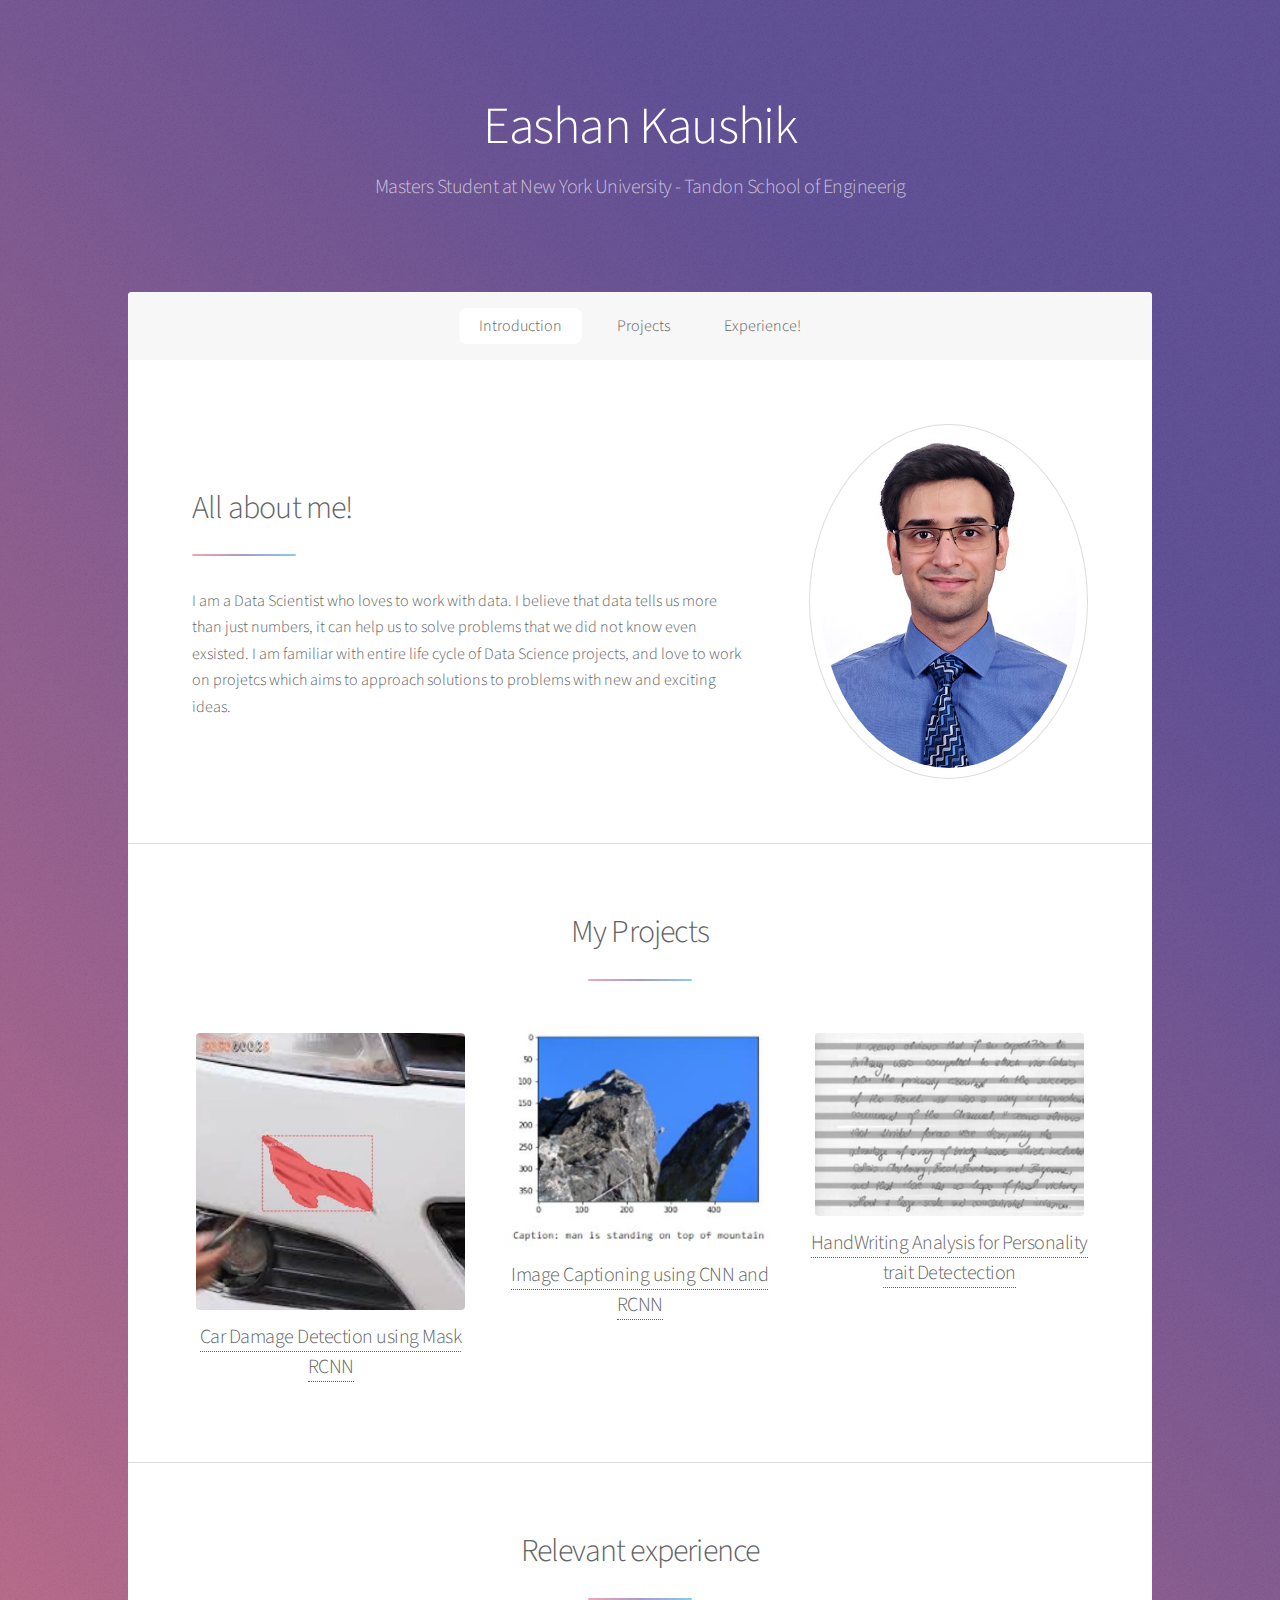
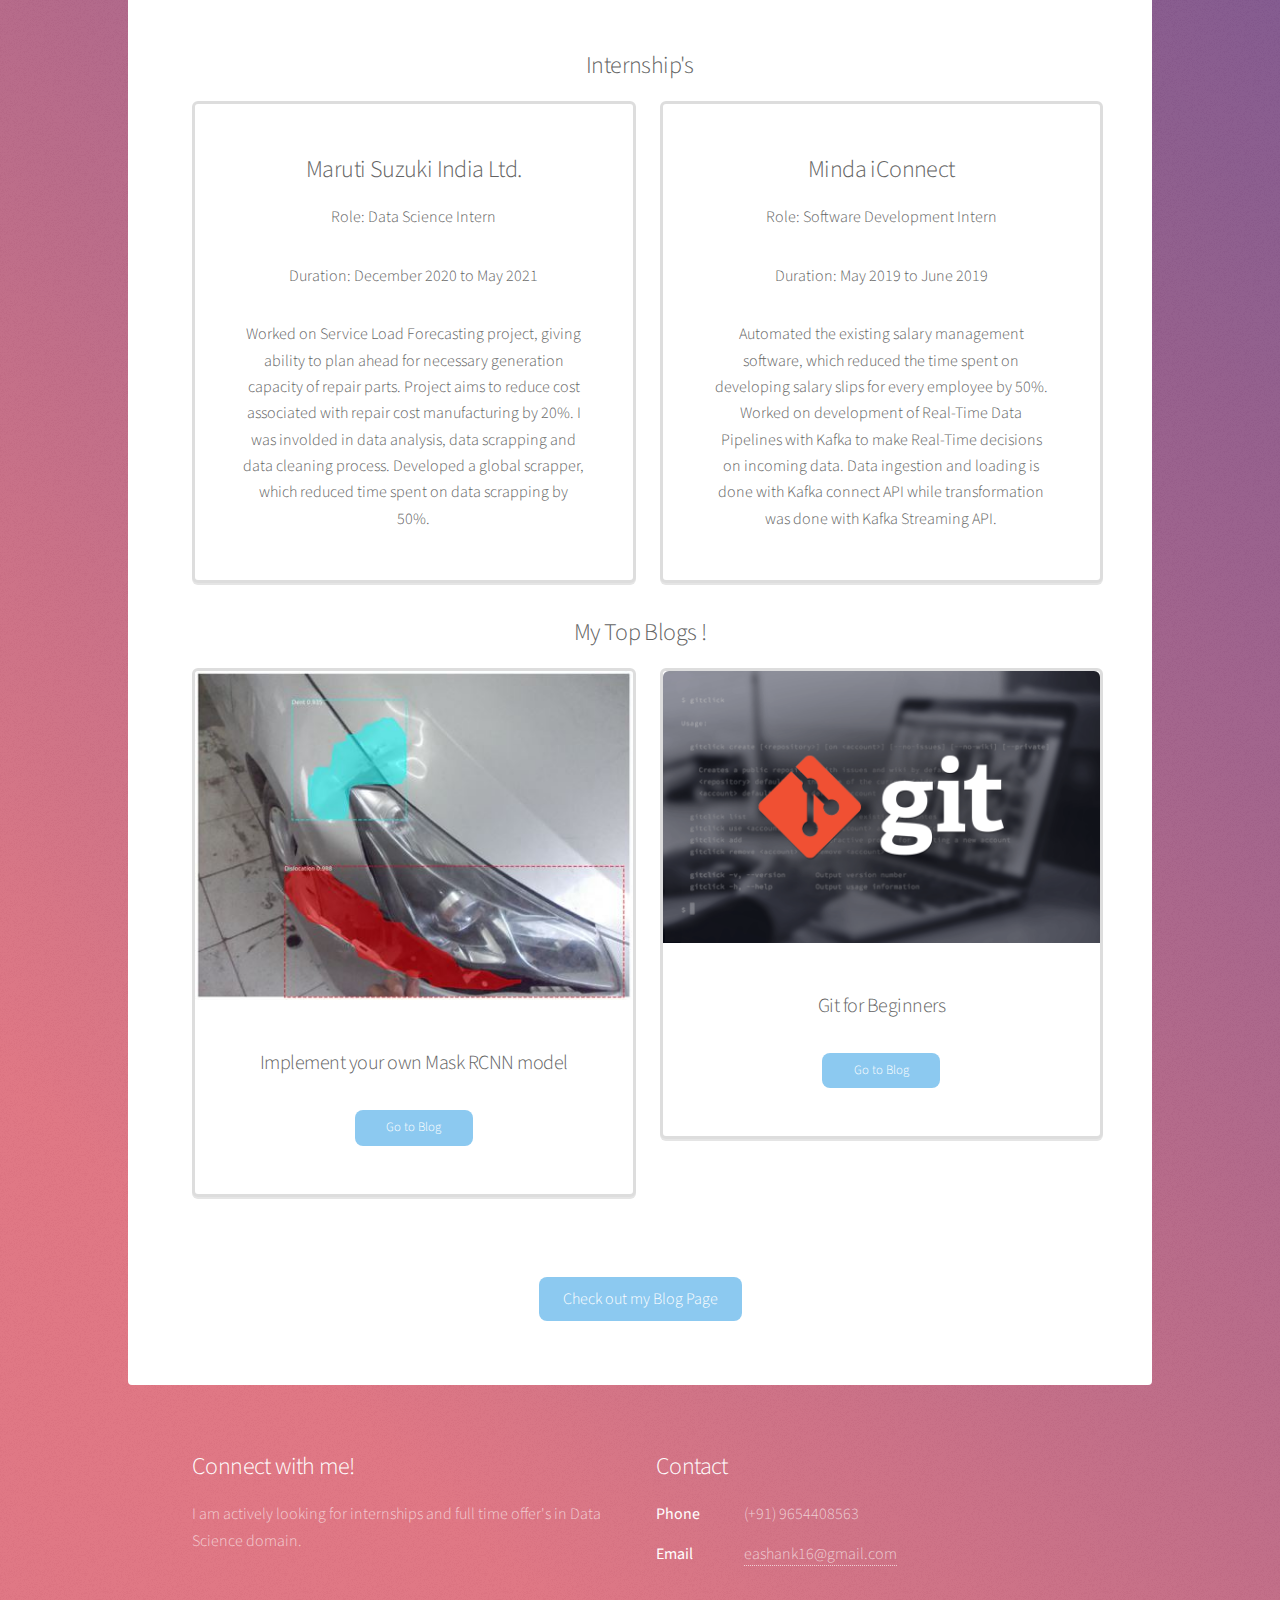
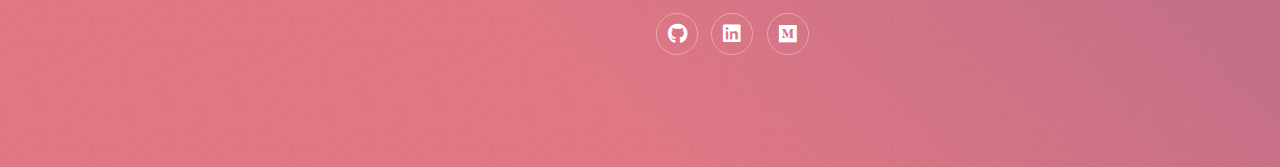
==== commit d6f42051: "website internship tab edited" ====
--- a/index.html
+++ b/index.html
@@ -57,23 +57,25 @@
 								</header>
 								<ul class="features">
 									<li>
-										<span class="icon solid major style1 fa-code"></span>
-										<h3>Car Damage Detection using Mask RCNN</h3>
+										<img src="images/project_damage.JPG" alt="" class="img-thumbnail image featured">
+										<h3><a href="https://github.com/EashanKaushik/car-damage-detecting-MaskRCNN">Car Damage Detection using Mask RCNN</a></h3>
 									</li>
 									<li>
-										<span class="icon major style3 fa-copy"></span>
-										<h3>Image Captioning using CNN and RCNN</h3>
+										<img src="images/image_captioning.JPG" alt="" class="img-thumbnail image featured">
+										<h3><a href="https://github.com/EashanKaushik/Image-Captioning">Image Captioning using CNN and RCNN</a></h3>
 									</li>
 									<li>
-										<span class="icon major style5 fa-gem"></span>
-										<h3>HandWriting Analysis for Personality trait Detectection</h3>
+										<img src="images/handwriting.JPG" alt="" class="img-thumbnail image featured">
+										<h3><a href="https://github.com/EashanKaushik/HandWriting-Analysis-for-Personality-trait-Detectection-using-Convolutional-Neural-Network">HandWriting Analysis for Personality trait Detectection</a></h3>
 									</li>
 								</ul>
+								<!--
 								<footer class="major">
 									<ul class="actions special">
 										<li><a href="projects.html" class="button primary">Check out my Project Page</a></li>
 									</ul>
 								</footer>
+								-->
 							</section>
 
 						<!-- Second Section -->
@@ -94,9 +96,11 @@
 											<p>Worked on Service Load Forecasting project, giving ability to plan ahead for necessary generation capacity of repair parts.
 											Project aims to reduce cost associated with repair cost manufacturing by 20%. 
 											I was involded in data analysis, data scrapping and data cleaning process. Developed a global scrapper, which reduced time spent on data scrapping by 50%.</p>
+											<!--
 											<ul class="actions special">
-												<li><a href="" class="button primary small">Certificate</a></li>
+												<li><a href="https://drive.google.com/file/d/1hTq0JDopYdFlPrJTYeE4i0oSa3BfqOAw/view?usp=sharing" class="button primary small">Certificate</a></li>
 											</ul>
+											-->
 										</section>
 
 									</div>
@@ -110,9 +114,11 @@
 											for every employee by 50%.
 											Worked on development of Real-Time Data Pipelines with Kafka to make Real-Time decisions on incoming data.
 											Data ingestion and loading is done with Kafka connect API while transformation was done with Kafka Streaming API.</p>
+											<!--
 											<ul class="actions special">
 												<li><a href="https://drive.google.com/file/d/1VsGhsOlCoaT9vP8ZD5MvcnOzcS4wqCUk/view?usp=sharing" class="button primary small">Certificate</a></li>
 											</ul>
+											-->
 										</section>
 									</div>
 								</div>
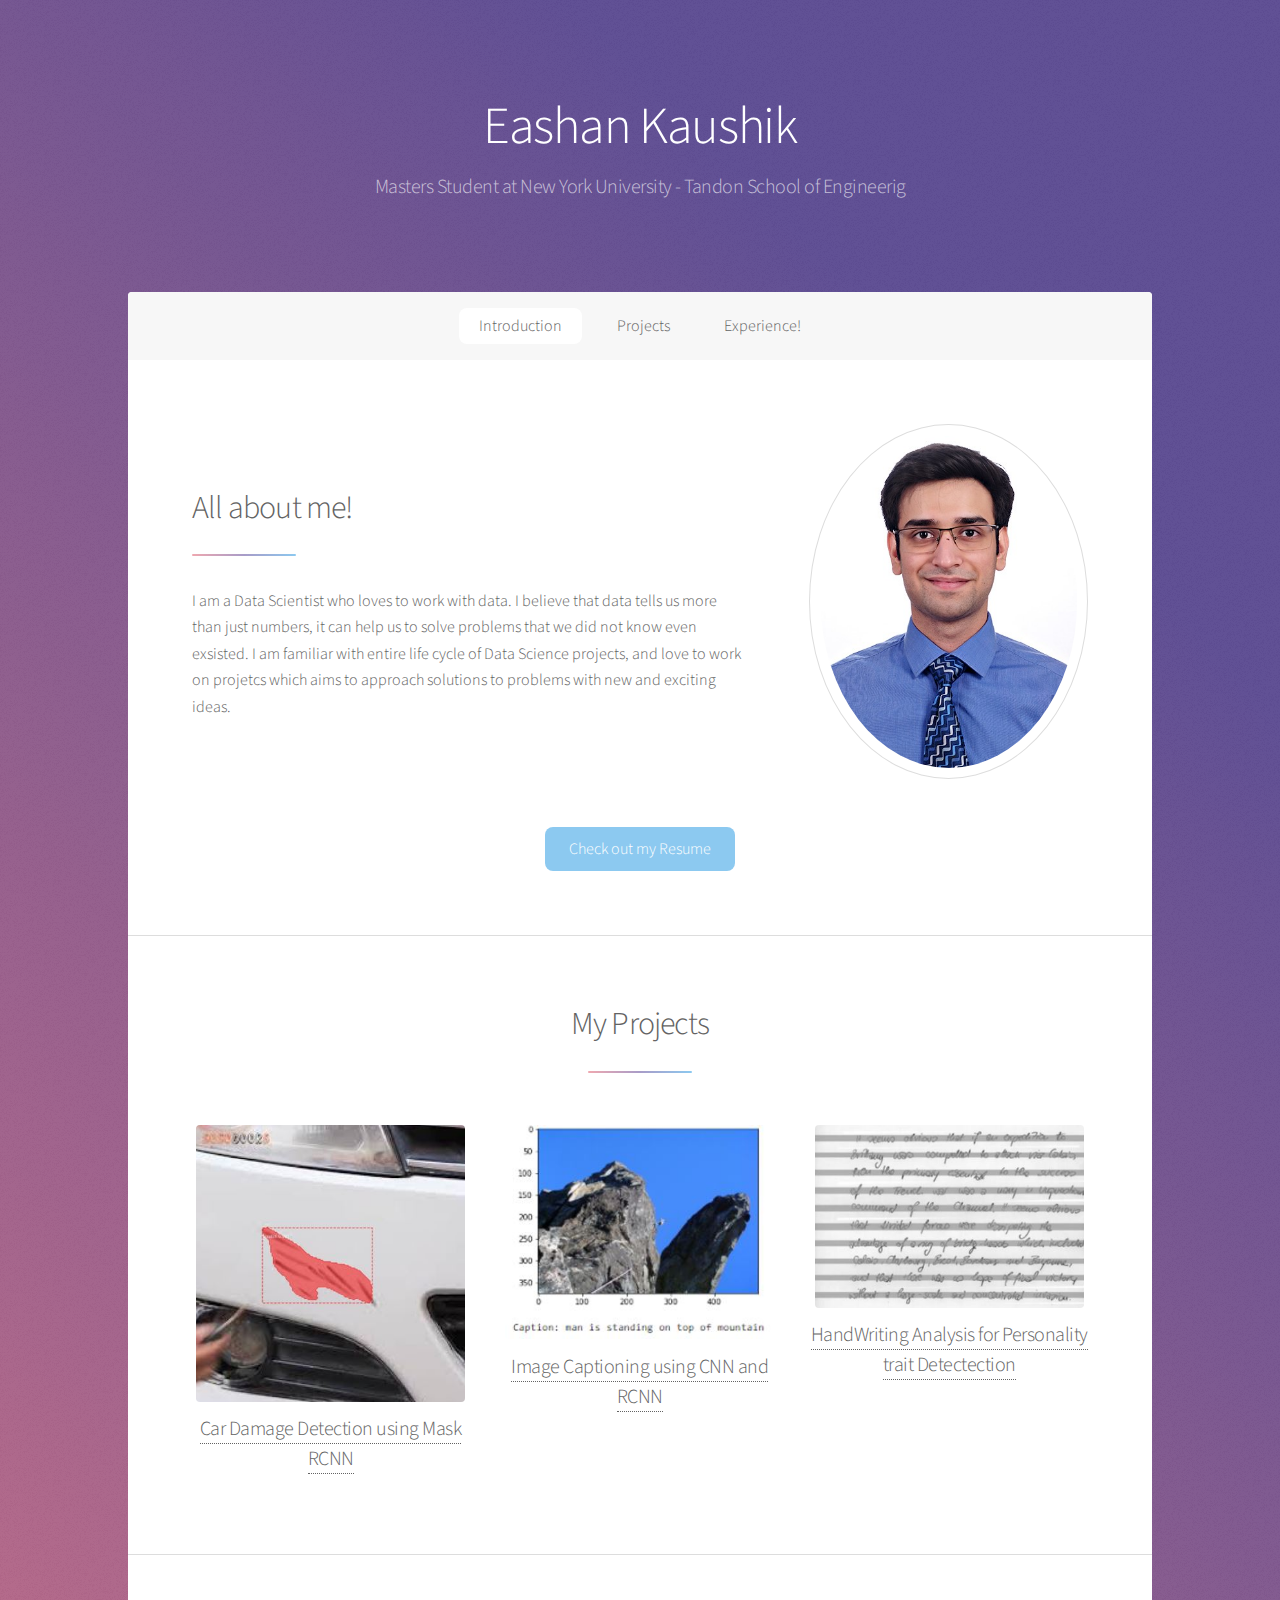
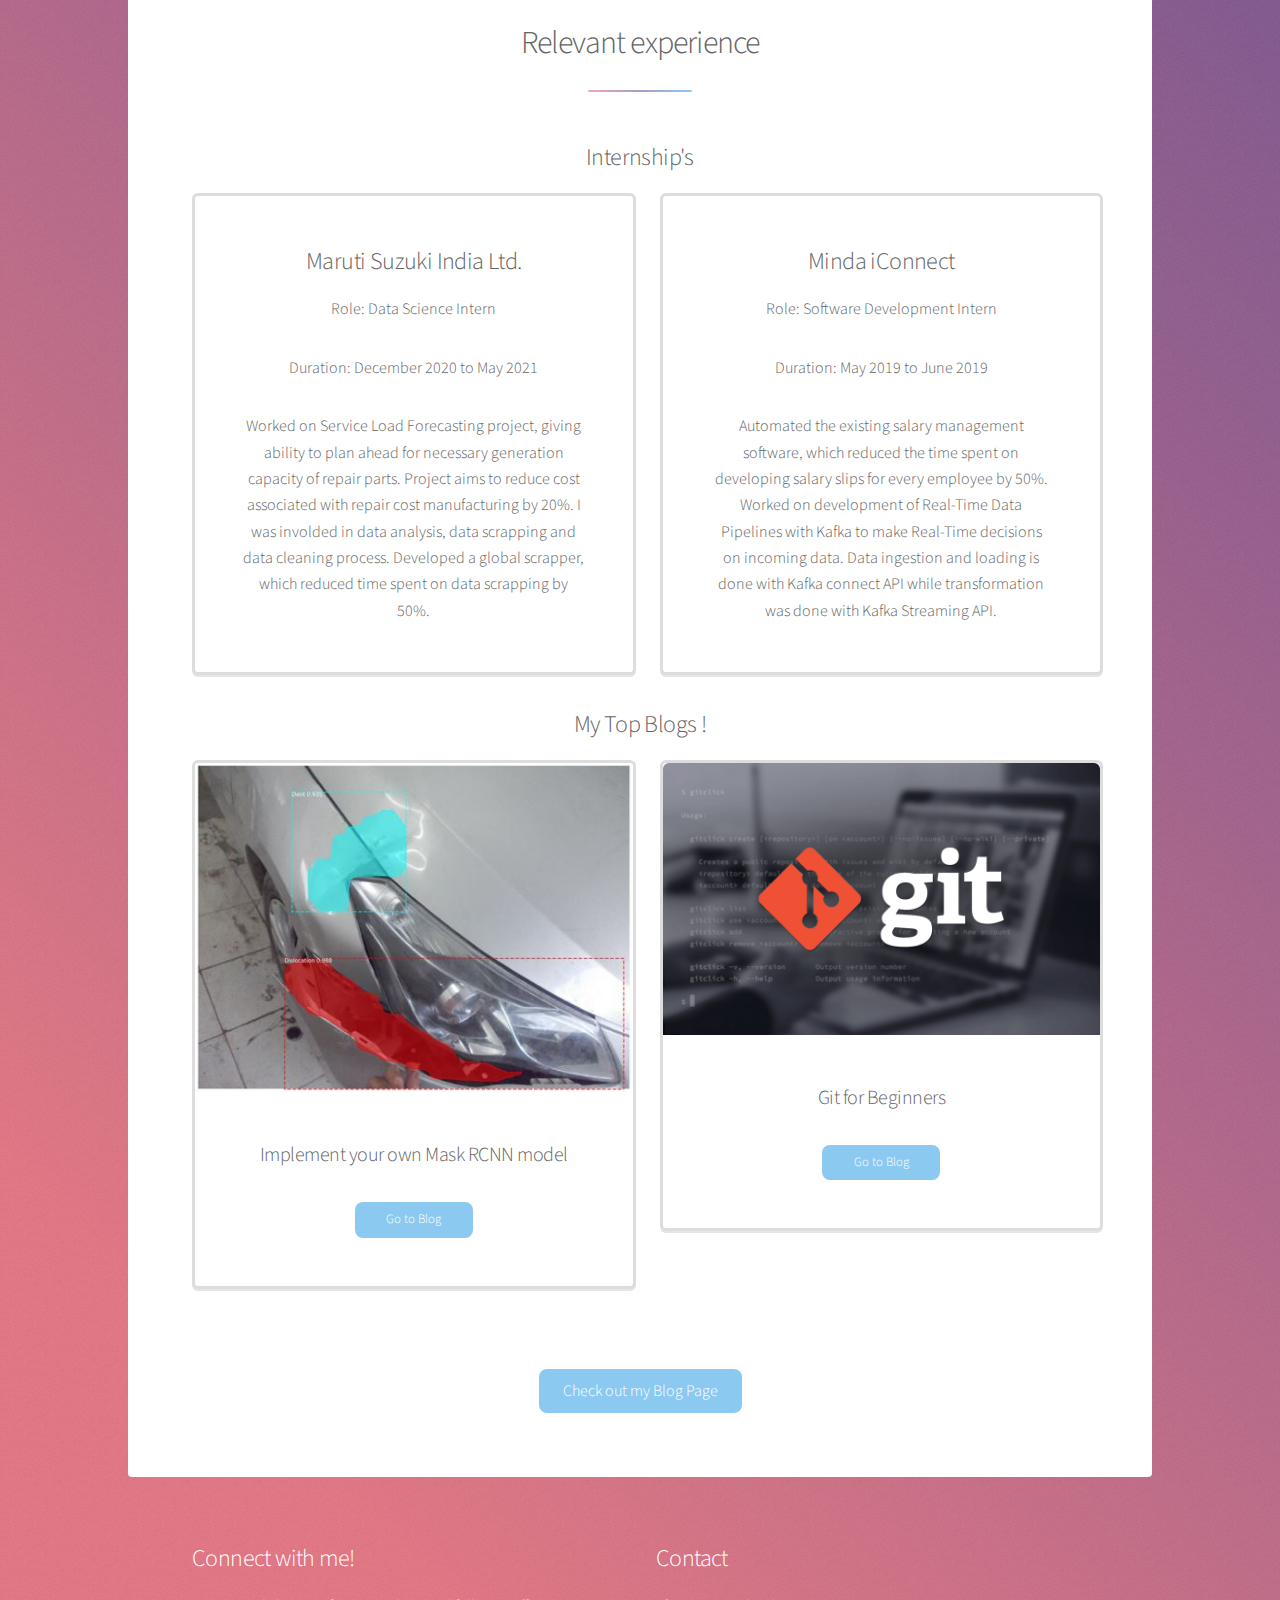
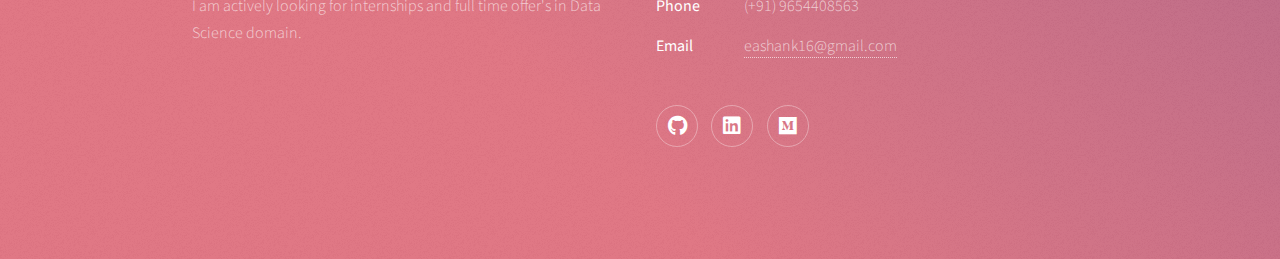
==== commit 17da5e8e: "resume page added" ====
--- a/index.html
+++ b/index.html
@@ -46,26 +46,36 @@
 										and love to work on projetcs which aims to approach solutions to 
 										problems with new and exciting ideas.</p>
 									</div>
-									<span class="image"><img src="images/photo.jpg" alt="" /></span>
+									<span class="image"><img src="images/photo.jpg" alt="images/alt.jpg" /></span>
+									
+									
 								</div>
+								
+								<!-- TODO: Resume -->
+								<footer class="major">
+									<ul class="actions special">
+										<li><a href="resume.html" class="button primary">Check out my Resume</a></li>
+									</ul>
+								</footer>
+							
 							</section>
 
-						<!-- First Section -->
+						<!-- Project Section -->
 							<section id="first" class="main special">
 								<header class="major">
 									<h2>My Projects</h2>
 								</header>
 								<ul class="features">
 									<li>
-										<img src="images/project_damage.JPG" alt="" class="img-thumbnail image featured">
+										<img src="images/project_damage.JPG" alt="images/alt.jpg" class="img-thumbnail image featured">
 										<h3><a href="https://github.com/EashanKaushik/car-damage-detecting-MaskRCNN">Car Damage Detection using Mask RCNN</a></h3>
 									</li>
 									<li>
-										<img src="images/image_captioning.JPG" alt="" class="img-thumbnail image featured">
+										<img src="images/image_captioning.JPG" alt="images/alt.jpg" class="img-thumbnail image featured">
 										<h3><a href="https://github.com/EashanKaushik/Image-Captioning">Image Captioning using CNN and RCNN</a></h3>
 									</li>
 									<li>
-										<img src="images/handwriting.JPG" alt="" class="img-thumbnail image featured">
+										<img src="images/handwriting.JPG" alt="images/alt.jpg" class="img-thumbnail image featured">
 										<h3><a href="https://github.com/EashanKaushik/HandWriting-Analysis-for-Personality-trait-Detectection-using-Convolutional-Neural-Network">HandWriting Analysis for Personality trait Detectection</a></h3>
 									</li>
 								</ul>
@@ -78,7 +88,7 @@
 								-->
 							</section>
 
-						<!-- Second Section -->
+						<!-- Relevant experience Section -->
 							<section id="second" class="main special">
 								<header class="major">
 									<h2>Relevant experience</h2>
@@ -126,7 +136,7 @@
 								<div class="row">
 									<div class="col-6 col-12-narrower">
 										<section class="box special">
-											<span class="image featured"><img src="images/blog1.JPG" alt="" /></span>
+											<span class="image featured"><img src="images/blog1.JPG" alt="images/alt.jpg" /></span>
 											<h3>Implement your own Mask RCNN model</h3>
 											<p></p>
 											<ul class="actions special">
@@ -136,7 +146,7 @@
 									</div>
 									<div class="col-6 col-12-narrower">
 										<section class="box special">
-											<span class="image featured"><img src="images/git-1.png" alt="" /></span>
+											<span class="image featured"><img src="images/git-1.png" alt="images/alt.jpg" /></span>
 											<h3>Git for Beginners</h3>
 											<p></p>
 											<ul class="actions special">
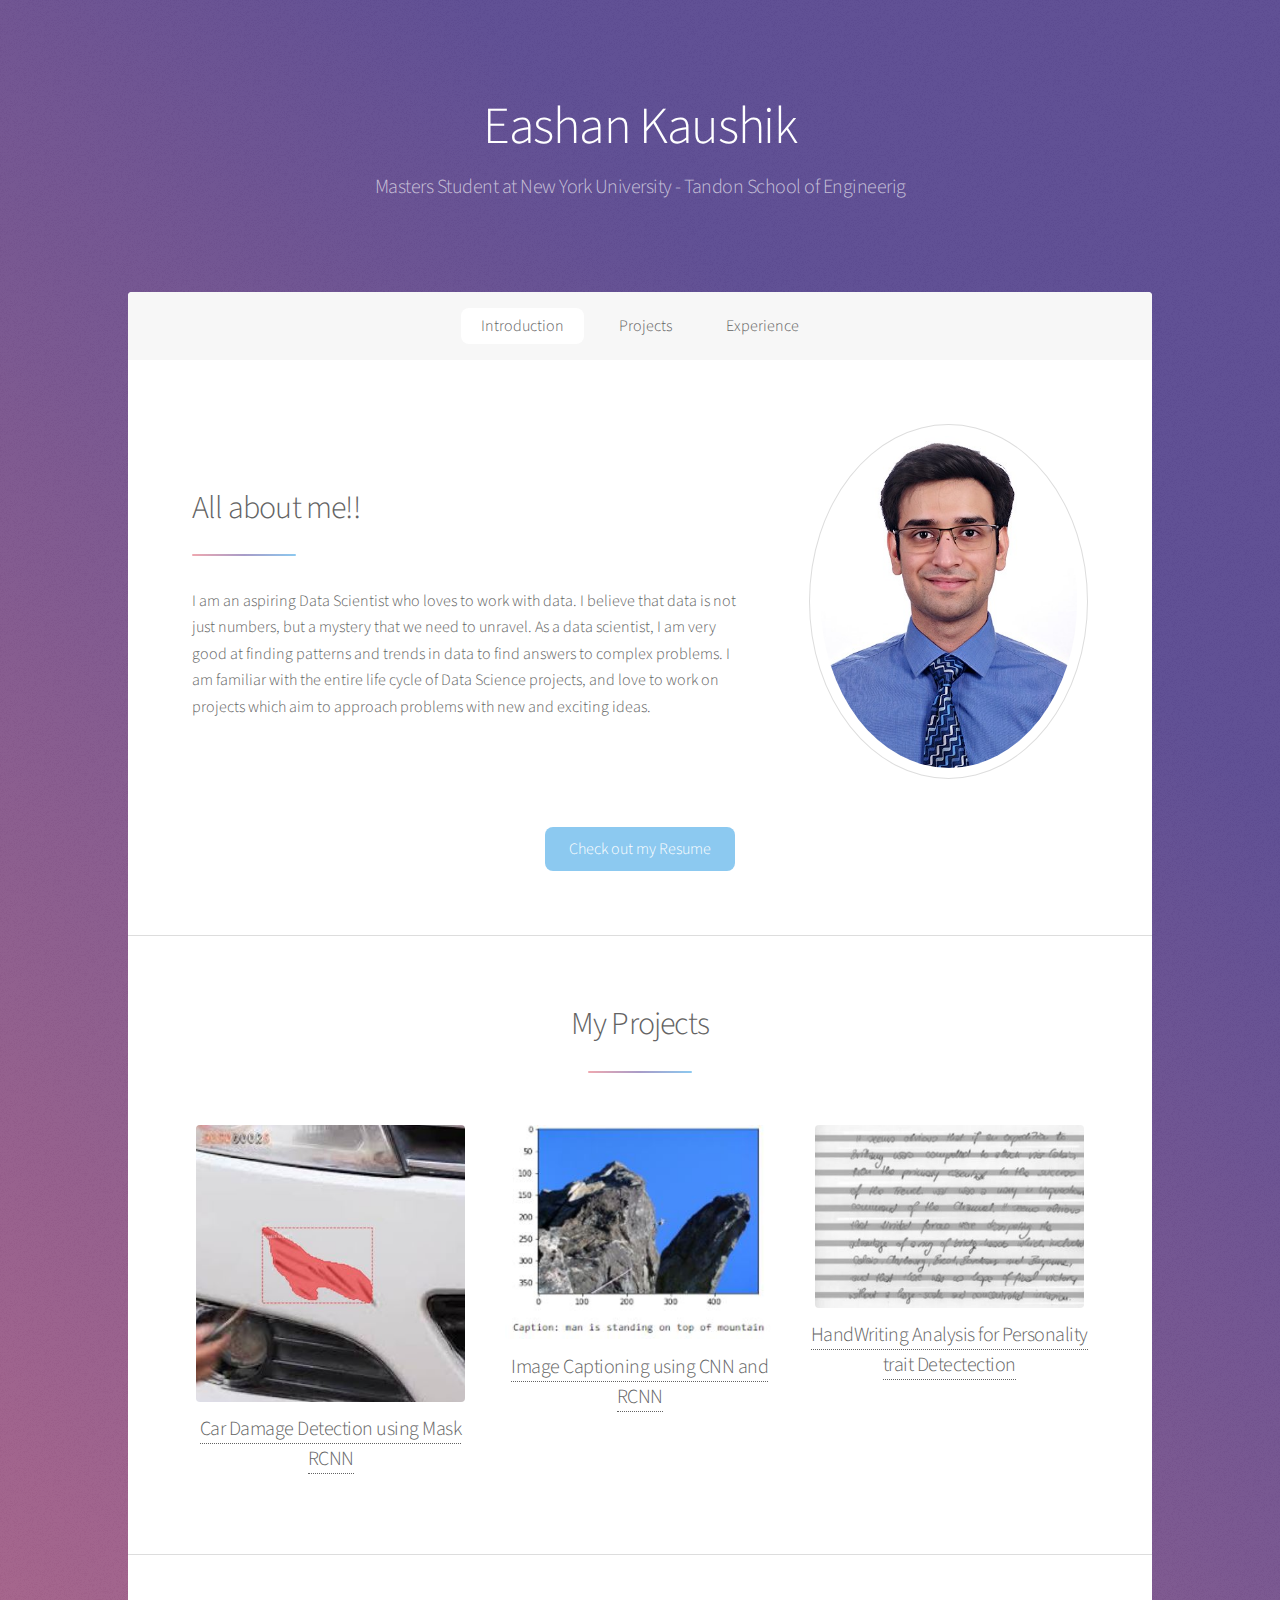
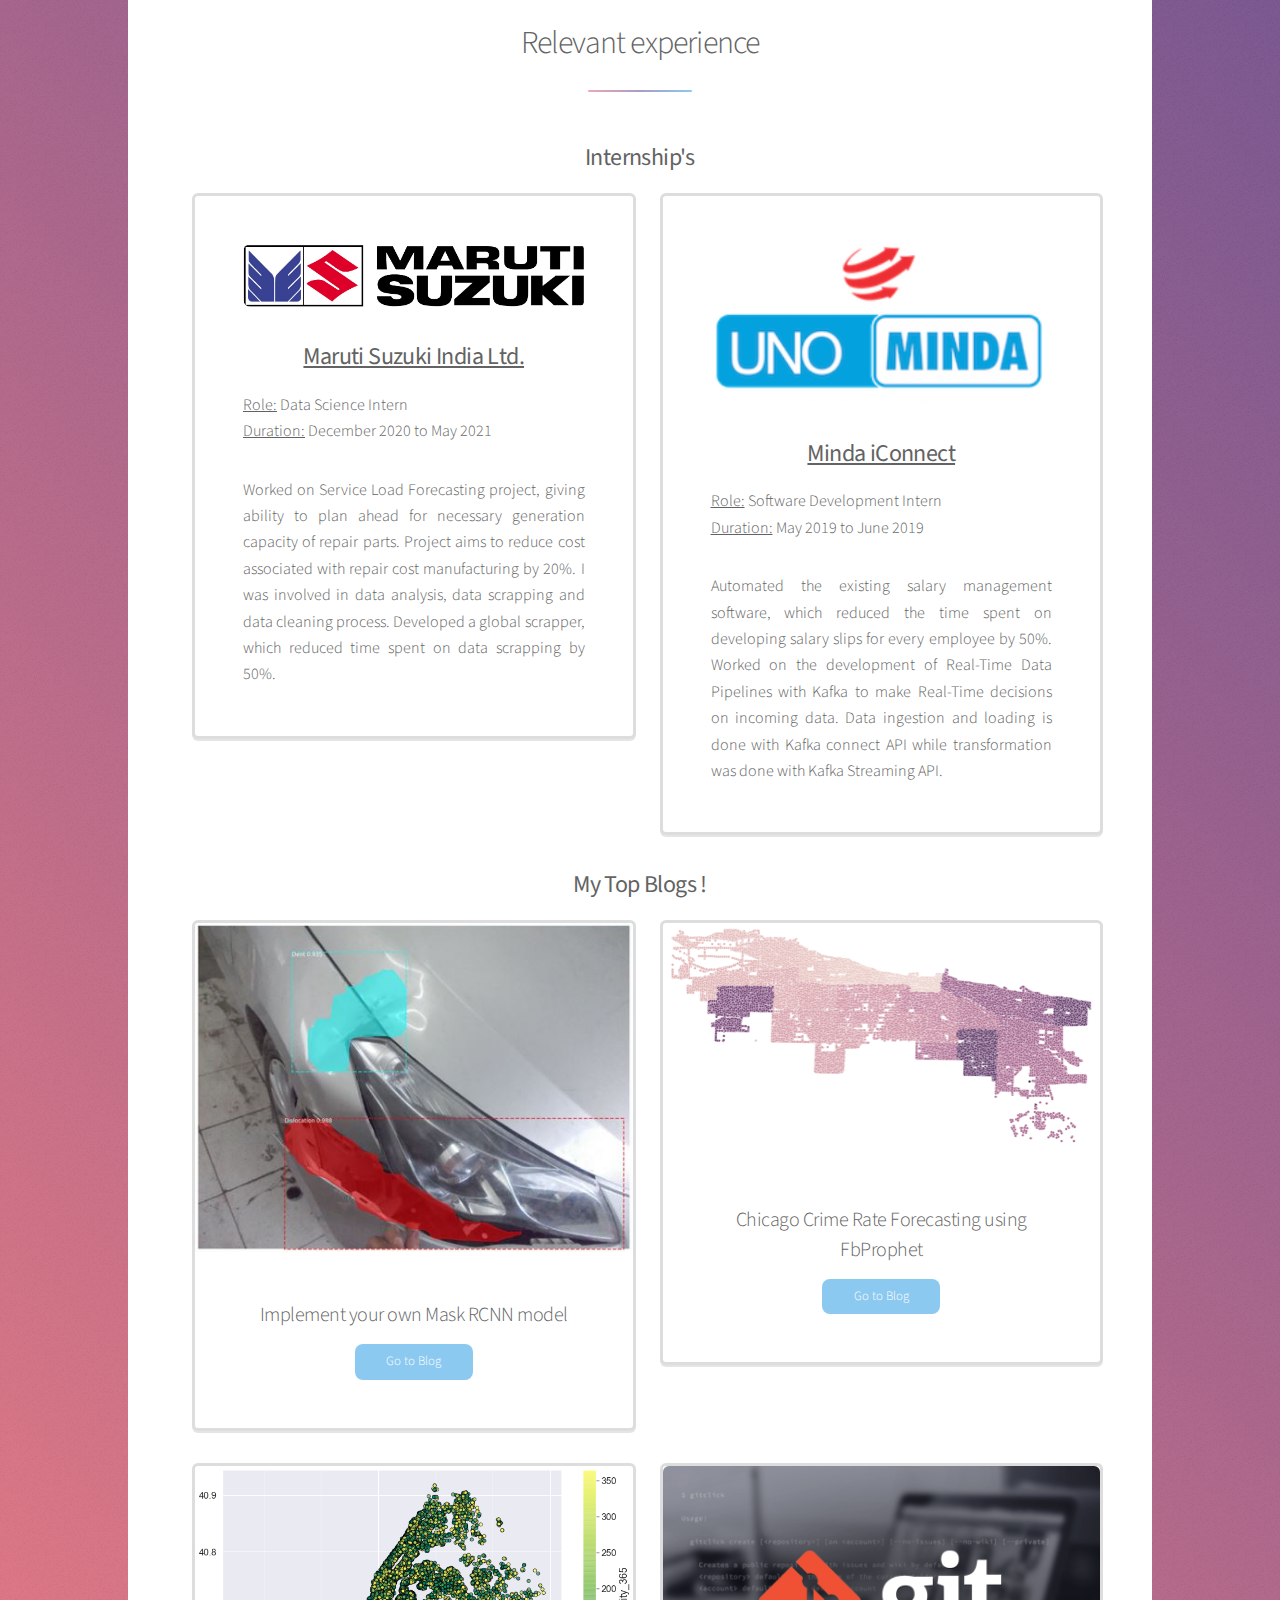
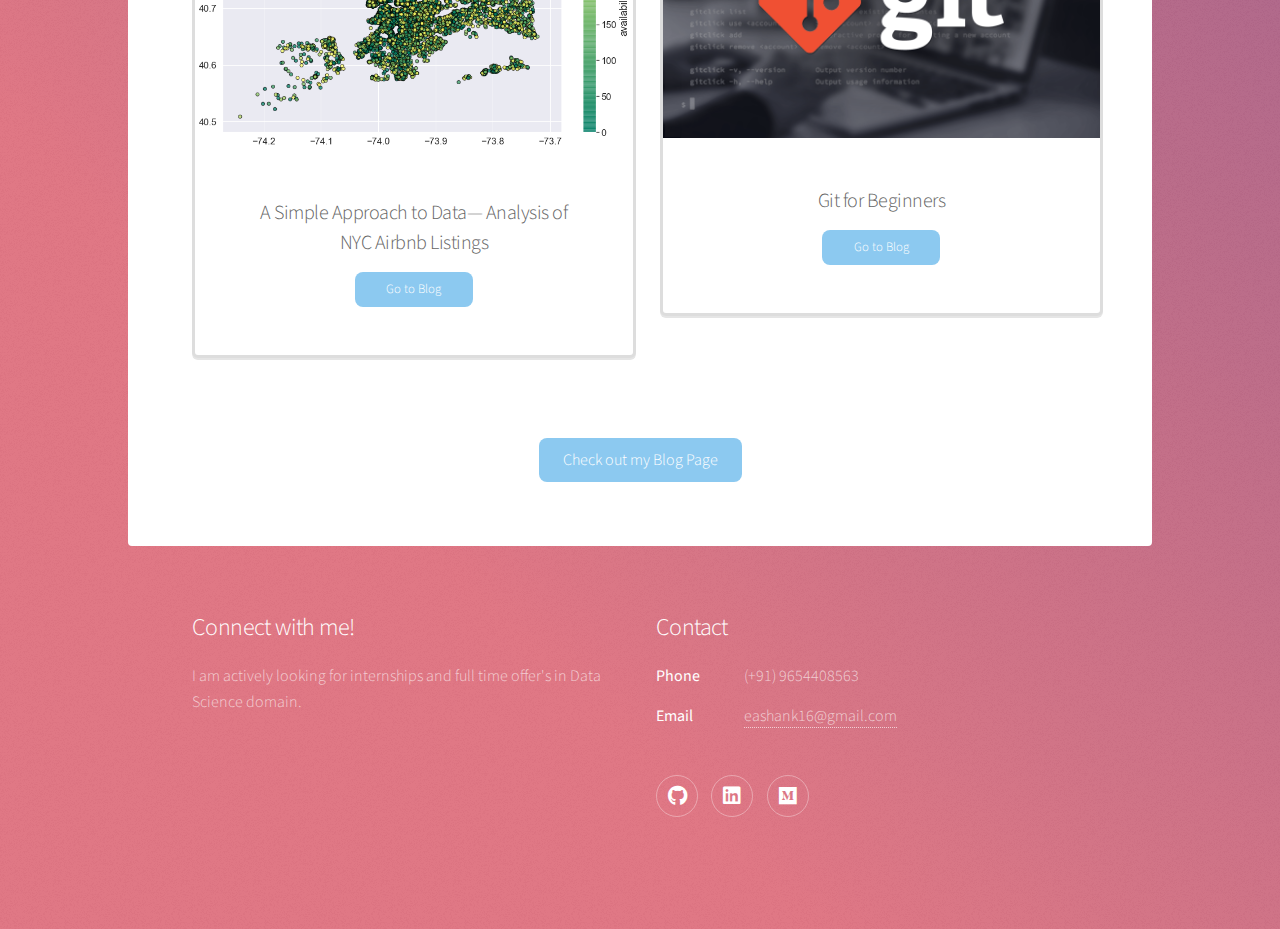
==== commit a7c5bba6: "more blogs added" ====
--- a/index.html
+++ b/index.html
@@ -25,7 +25,7 @@
 						<ul>
 							<li><a href="#intro" class="active">Introduction</a></li>
 							<li><a href="#first">Projects</a></li>
-							<li><a href="#second">Experience!</a></li>
+							<li><a href="#second">Experience</a></li>
 						</ul>
 					</nav>
 
@@ -37,21 +37,19 @@
 								<div class="spotlight">
 									<div class="content">
 										<header class="major">
-											<h2>All about me!</h2>
+											<h2>All about me!!</h2>
 										</header>
-										<p>I am a Data Scientist who loves to work with data.
-										I believe that data tells us more than just numbers, it can help 
-										us to solve problems that we did not know even exsisted.
-										I am familiar with entire life cycle of Data Science projects,
-										and love to work on projetcs which aims to approach solutions to 
-										problems with new and exciting ideas.</p>
-									</div>
-									<span class="image"><img src="images/photo.jpg" alt="images/alt.jpg" /></span>
+										<p>I am an aspiring Data Scientist who loves to work with data. 
+											I believe that data is not just numbers, but a mystery that 
+											we need to unravel. As a data scientist, I am very good at 
+											finding patterns and trends in data to find answers to complex problems. 
+											I am familiar with the entire life cycle of Data Science projects, 
+											and love to work on projects which aim to approach problems with new and exciting ideas.</p>
+									</div>
+								<span class="image"><img src="images/photo.jpg" alt="images/alt.jpg" /></span>
 									
-									
 								</div>
 								
-								<!-- TODO: Resume -->
 								<footer class="major">
 									<ul class="actions special">
 										<li><a href="resume.html" class="button primary">Check out my Resume</a></li>
@@ -94,18 +92,26 @@
 									<h2>Relevant experience</h2>
 									<p></p>
 								</header>
-								<h2>Internship's</h2>
+								<h2><b>Internship's</b></h2>
 								<div class="row">
 									<div class="col-6 col-12-narrower">
 
 										<section class="box special">
-											<span class="image featured"><img src="images/pic02.jpg" alt="" /></span>
-											<h2>Maruti Suzuki India Ltd.</h2>
-											<p>Role: Data Science Intern</p>
-											<p>Duration: December 2020 to May 2021</p>
-											<p>Worked on Service Load Forecasting project, giving ability to plan ahead for necessary generation capacity of repair parts.
-											Project aims to reduce cost associated with repair cost manufacturing by 20%. 
-											I was involded in data analysis, data scrapping and data cleaning process. Developed a global scrapper, which reduced time spent on data scrapping by 50%.</p>
+											<!-- <span class="image featured"><img src="images/pic02.jpg" alt="" /></span> -->
+											<span class="image fit"><img src="images/maruti.jpg" alt="images/alt.jpg" /></span>
+											<h2><u><b>Maruti Suzuki India Ltd.</b></u></h2>
+											<p align="justify">
+												<u>Role:</u> Data Science Intern <br>
+												<u>Duration:</u> December 2020 to May 2021
+											</p>
+											<p align="justify">
+												Worked on Service Load Forecasting project, 
+												giving ability to plan ahead for necessary generation 
+												capacity of repair parts. Project aims to reduce cost 
+												associated with repair cost manufacturing by 20%. 
+												I was involved in data analysis, data scrapping and data cleaning process. 
+												Developed a global scrapper, which reduced time spent on data scrapping by 50%.
+											</p>
 											<!--
 											<ul class="actions special">
 												<li><a href="https://drive.google.com/file/d/1hTq0JDopYdFlPrJTYeE4i0oSa3BfqOAw/view?usp=sharing" class="button primary small">Certificate</a></li>
@@ -116,14 +122,20 @@
 									</div>
 									<div class="col-6 col-12-narrower">
 										<section class="box special">
-											<span class="image featured"><img src="images/pic03.jpg" alt="" /></span>
-											<h2>Minda iConnect</h2>
-											<p>Role: Software Development Intern</p>
-											<p>Duration: May 2019 to June 2019</p>
-											<p>Automated the existing salary management software, which reduced the time spent on developing salary slips
-											for every employee by 50%.
-											Worked on development of Real-Time Data Pipelines with Kafka to make Real-Time decisions on incoming data.
-											Data ingestion and loading is done with Kafka connect API while transformation was done with Kafka Streaming API.</p>
+											<!-- <span class="image featured"><img src="images/pic03.jpg" alt=""width="100" height="100" /></span> -->
+											<span class="image fit"><img src="images/minda.png" alt="images/alt.jpg"/></span>
+											<h2><u><b>Minda iConnect</b></u></h2>
+											<p align="justify">
+												<u>Role:</u> Software Development Intern<br>
+												<u>Duration:</u> May 2019 to June 2019
+											</p>
+											<p align="justify">
+												Automated the existing salary management software, 
+												which reduced the time spent on developing salary slips 
+												for every employee by 50%. Worked on the development of 
+												Real-Time Data Pipelines with Kafka to make Real-Time decisions on incoming data. 
+												Data ingestion and loading is done with Kafka connect API while transformation was done with Kafka Streaming API.
+											</p>
 											<!--
 											<ul class="actions special">
 												<li><a href="https://drive.google.com/file/d/1VsGhsOlCoaT9vP8ZD5MvcnOzcS4wqCUk/view?usp=sharing" class="button primary small">Certificate</a></li>
@@ -132,15 +144,37 @@
 										</section>
 									</div>
 								</div>
-								<h2>My Top Blogs !</h2>
+								<h2><b> My Top Blogs !</b></h2>
 								<div class="row">
 									<div class="col-6 col-12-narrower">
 										<section class="box special">
 											<span class="image featured"><img src="images/blog1.JPG" alt="images/alt.jpg" /></span>
 											<h3>Implement your own Mask RCNN model</h3>
-											<p></p>
-											<ul class="actions special">
-												<li><a href="https://eashank16.medium.com/implement-your-own-mask-rcnn-model-65c994a0175d" class="button primary small">Go to Blog</a></li>
+											<!-- <p></p> -->
+											<ul class="actions special">
+												<li><a href="https://medium.com/analytics-vidhya/implement-your-own-mask-rcnn-model-65c994a0175d" class="button primary small">Go to Blog</a></li>
+											</ul>
+										</section>
+									</div>
+									<div class="col-6 col-12-narrower">
+										<section class="box special">
+											<span class="image featured"><img src="images/chicago.png" alt="images/alt.jpg" /></span>
+											<h3>Chicago Crime Rate Forecasting using FbProphet</h3>
+											<!-- <p></p> -->
+											<ul class="actions special">
+												<li><a href="https://medium.com/analytics-vidhya/chicago-crime-rate-forecasting-using-fbprophet-17757f45e9bb" class="button primary small">Go to Blog</a></li>
+											</ul>
+										</section>
+									</div>
+								</div>
+								<div class="row">
+									<div class="col-6 col-12-narrower">
+										<section class="box special">
+											<span class="image featured"><img src="images/nyc.png" alt="images/alt.jpg" /></span>
+											<h3>A Simple Approach to Data— Analysis of NYC Airbnb Listings</h3>
+											<!-- <p></p> -->
+											<ul class="actions special">
+												<li><a href="https://medium.com/analytics-vidhya/a-simple-approach-to-data-analysis-of-nyc-airbnb-listings-b803df988fdf" class="button primary small">Go to Blog</a></li>
 											</ul>
 										</section>
 									</div>
@@ -148,9 +182,9 @@
 										<section class="box special">
 											<span class="image featured"><img src="images/git-1.png" alt="images/alt.jpg" /></span>
 											<h3>Git for Beginners</h3>
-											<p></p>
-											<ul class="actions special">
-												<li><a href="https://eashank16.medium.com/git-for-beginners-b3020ceb6d95" class="button primary small">Go to Blog</a></li>
+											<!-- <p></p> -->
+											<ul class="actions special">
+												<li><a href="https://medium.com/analytics-vidhya/git-for-beginners-b3020ceb6d95" class="button primary small">Go to Blog</a></li>
 											</ul>
 										</section>
 									</div>
--- a/assets/css/main.css
+++ b/assets/css/main.css
@@ -1823,6 +1823,11 @@
 	.box {
 		border-color: rgba(255, 255, 255, 0.35);
 	}
+
+	/* .imge{
+		width: 100px;
+		height: 100px;
+	} */
 
 /* Button */
 
@@ -2369,6 +2374,11 @@
 		position: relative;
 	}
 
+	.imge{
+		width: 100px;
+		height: 100px;
+	}
+
 		.image img {
 			border-radius: 8px;
 			display: block;
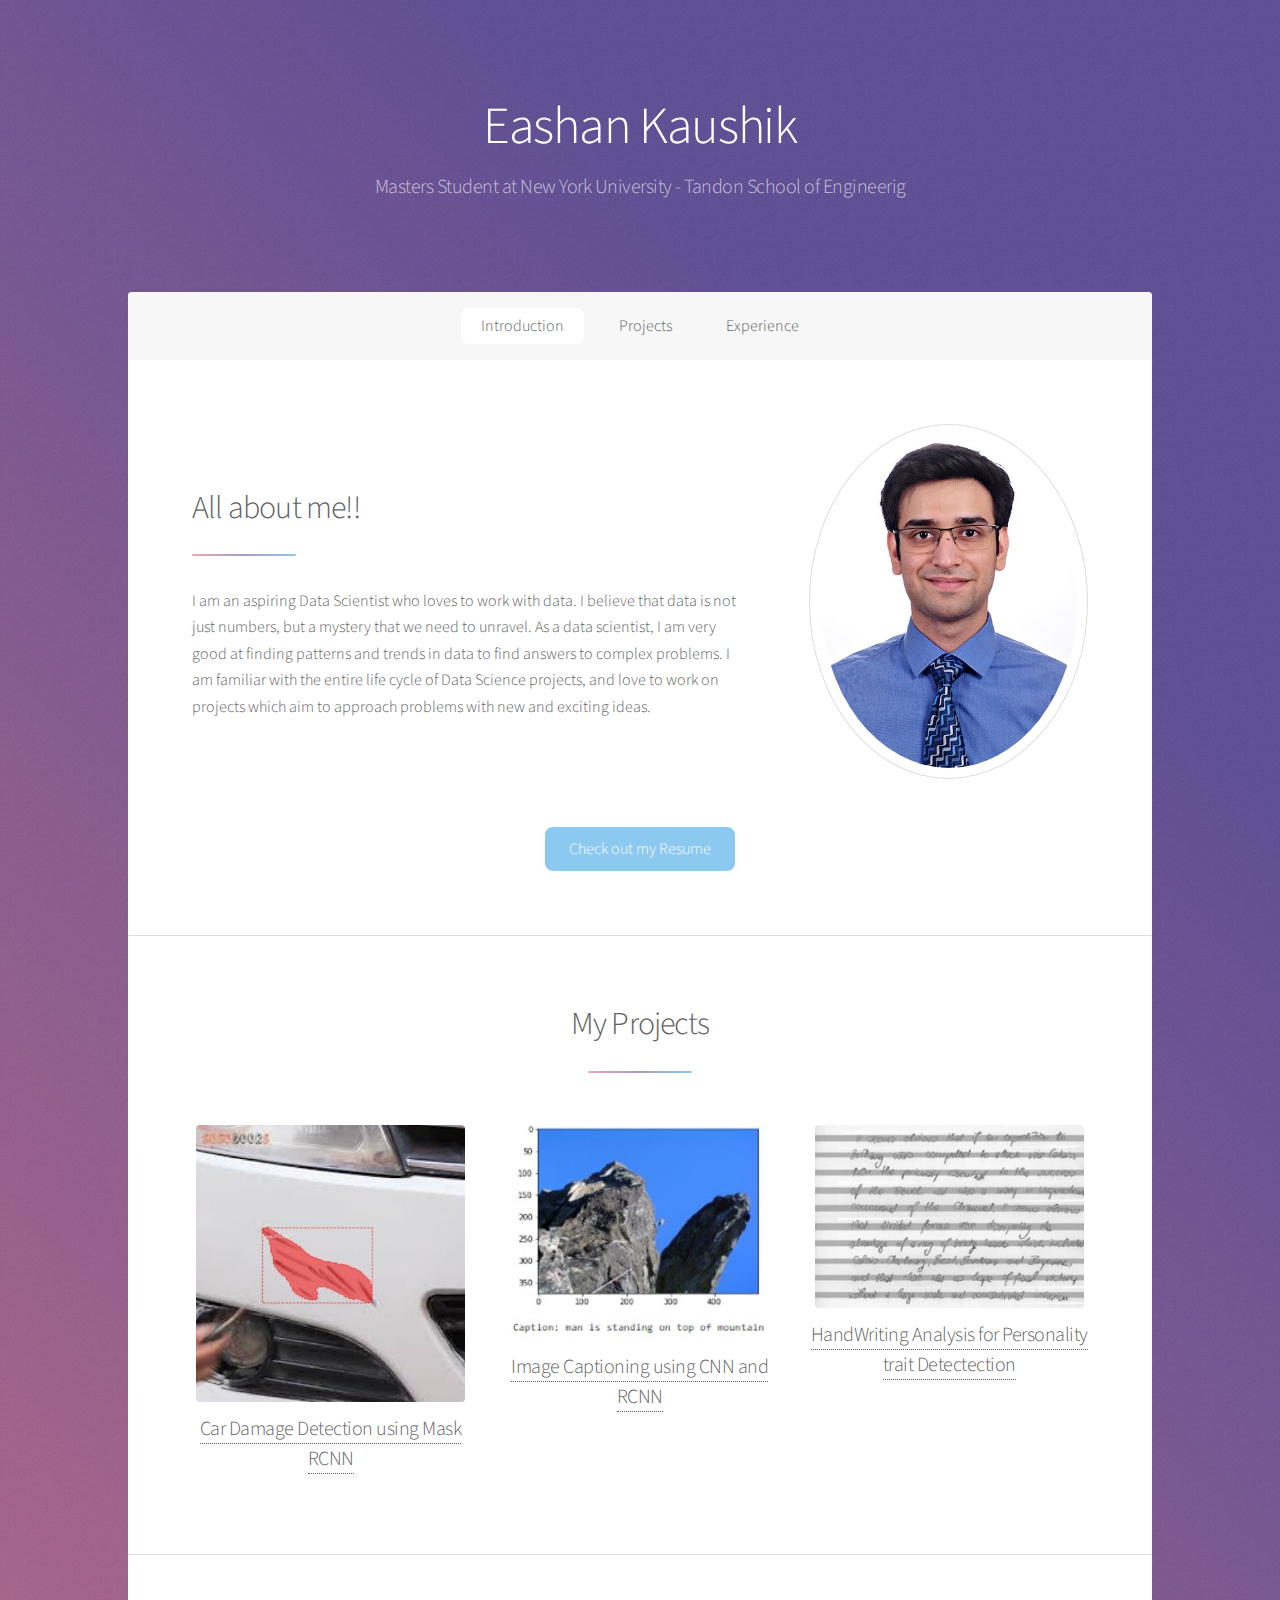
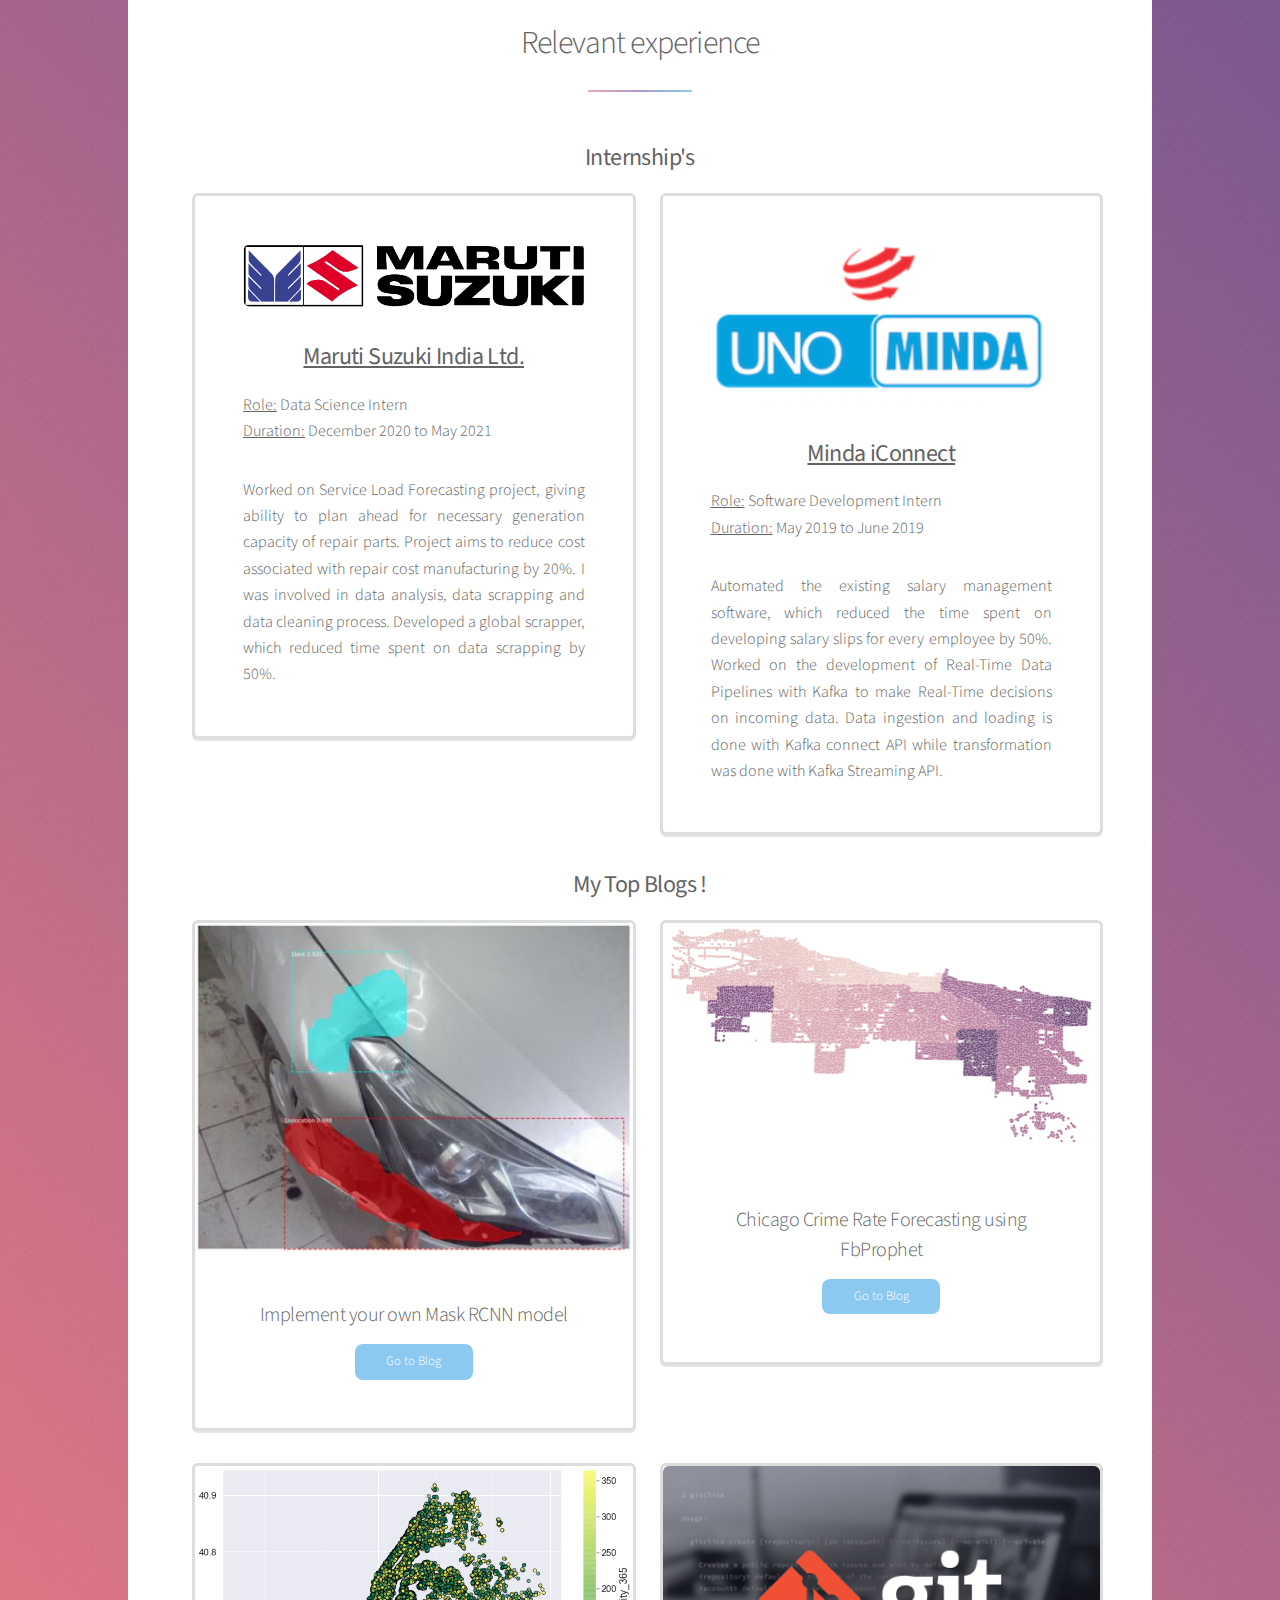
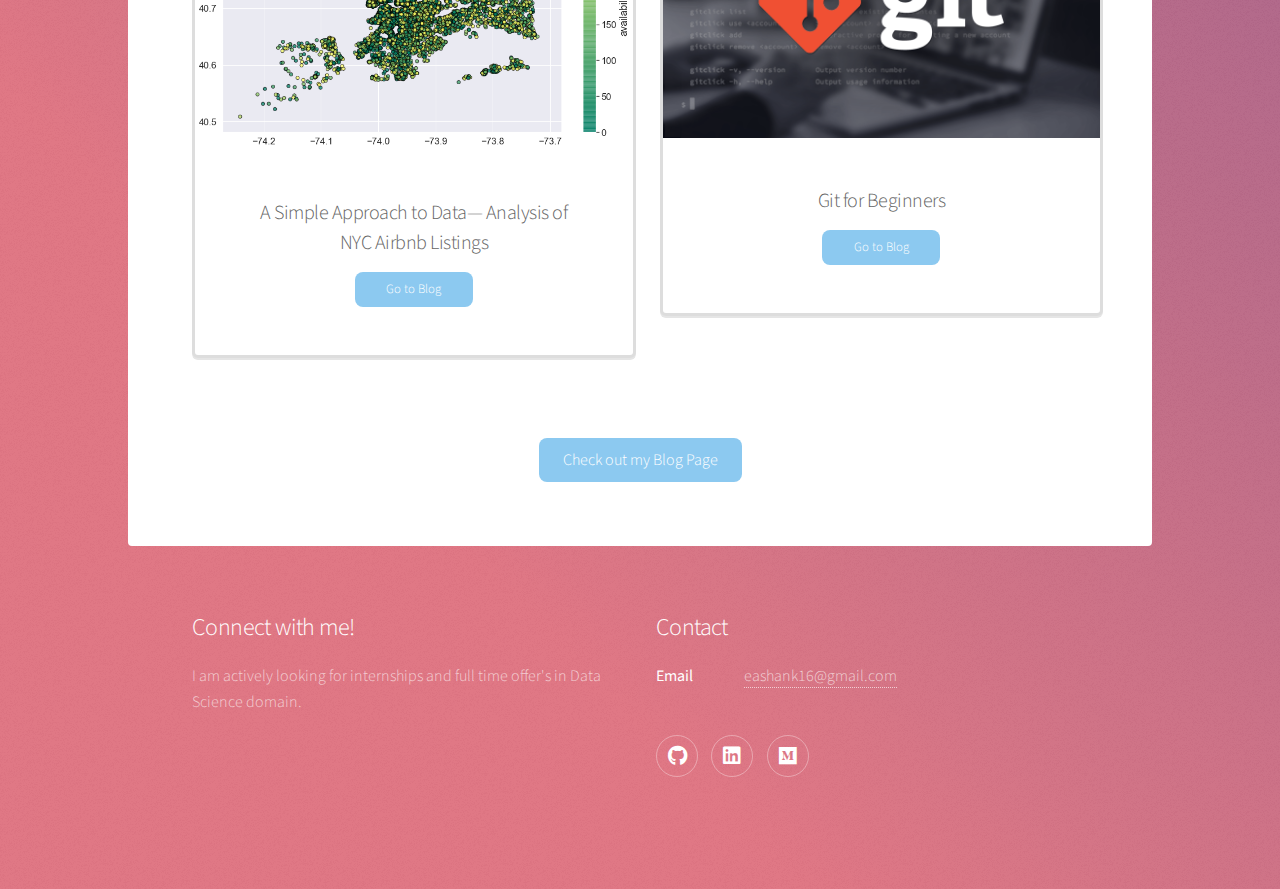
==== commit 72c22f38: "phone removed" ====
--- a/index.html
+++ b/index.html
@@ -206,8 +206,6 @@
 						<section>
 							<h2>Contact</h2>
 							<dl class="alt">
-								<dt>Phone</dt>
-								<dd>(+91) 9654408563</dd>
 								<dt>Email</dt>
 								<dd><a href="#">eashank16@gmail.com</a></dd>
 							</dl>
